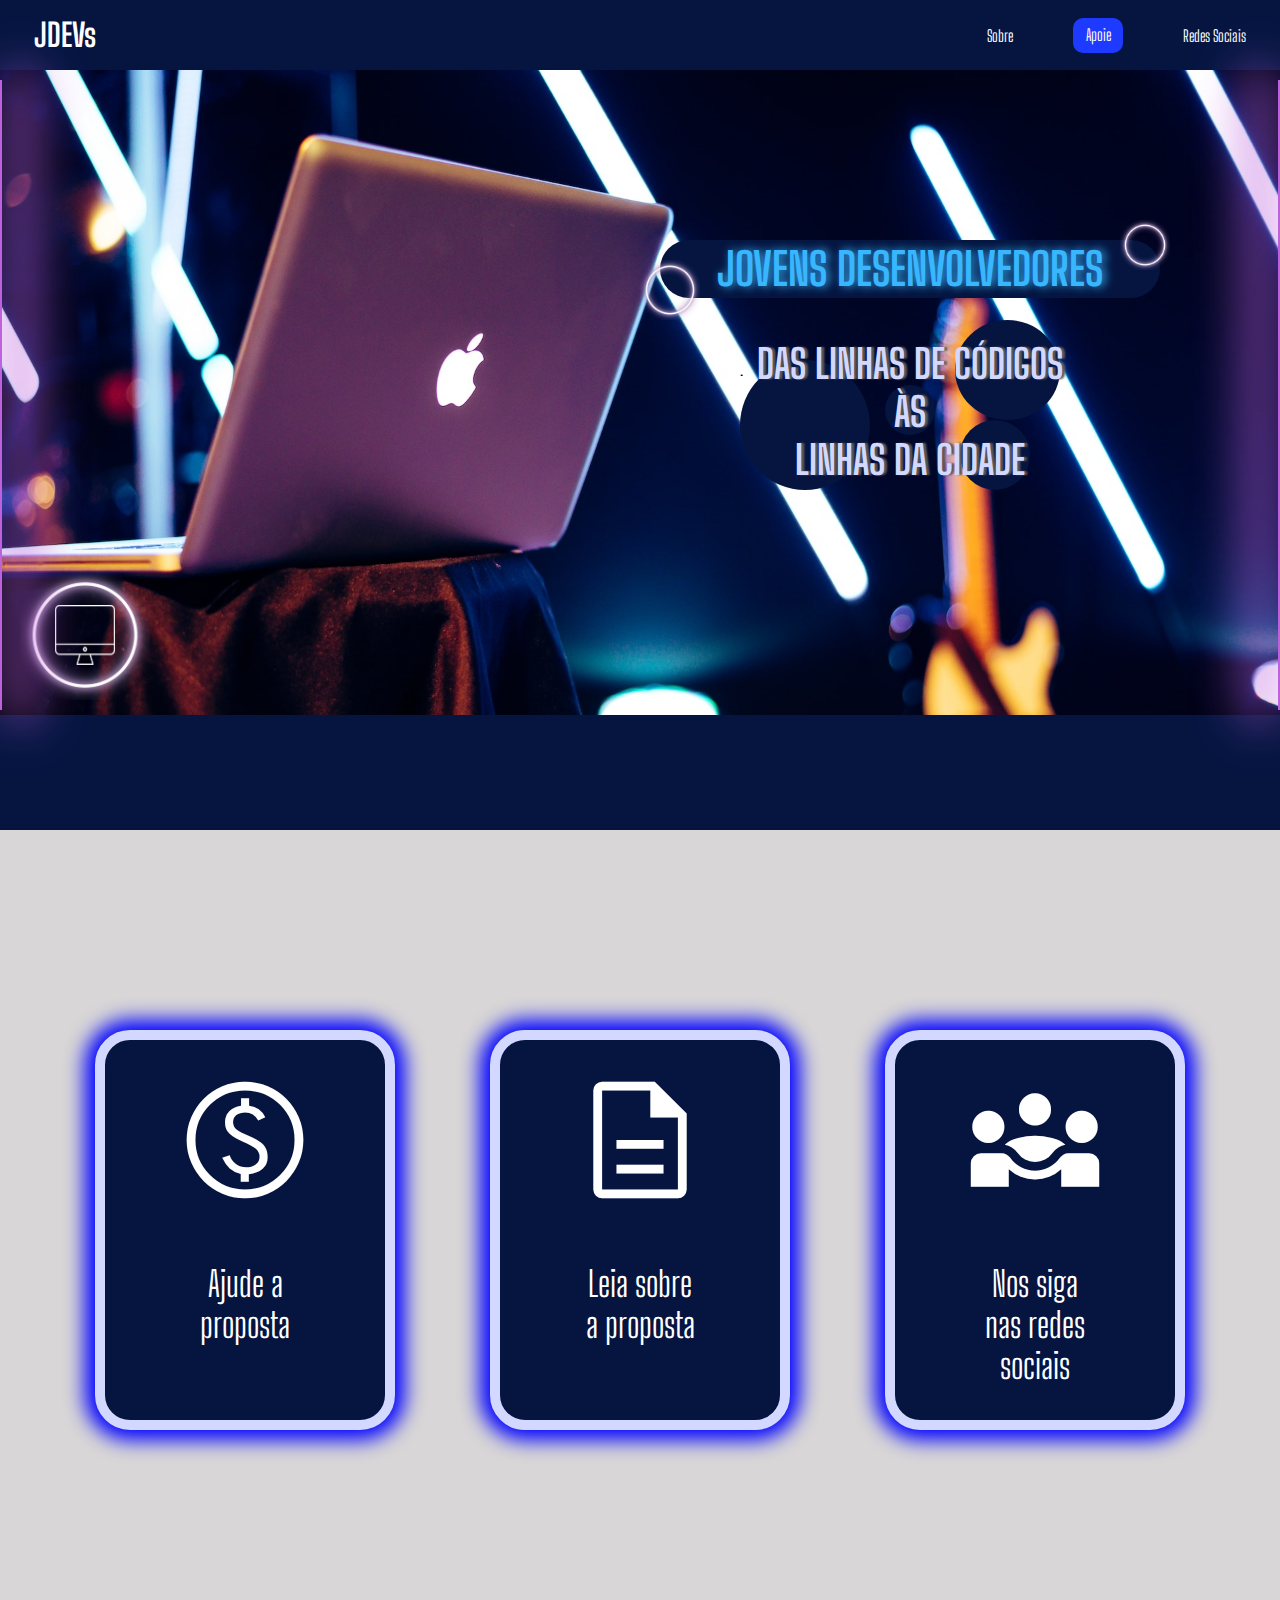
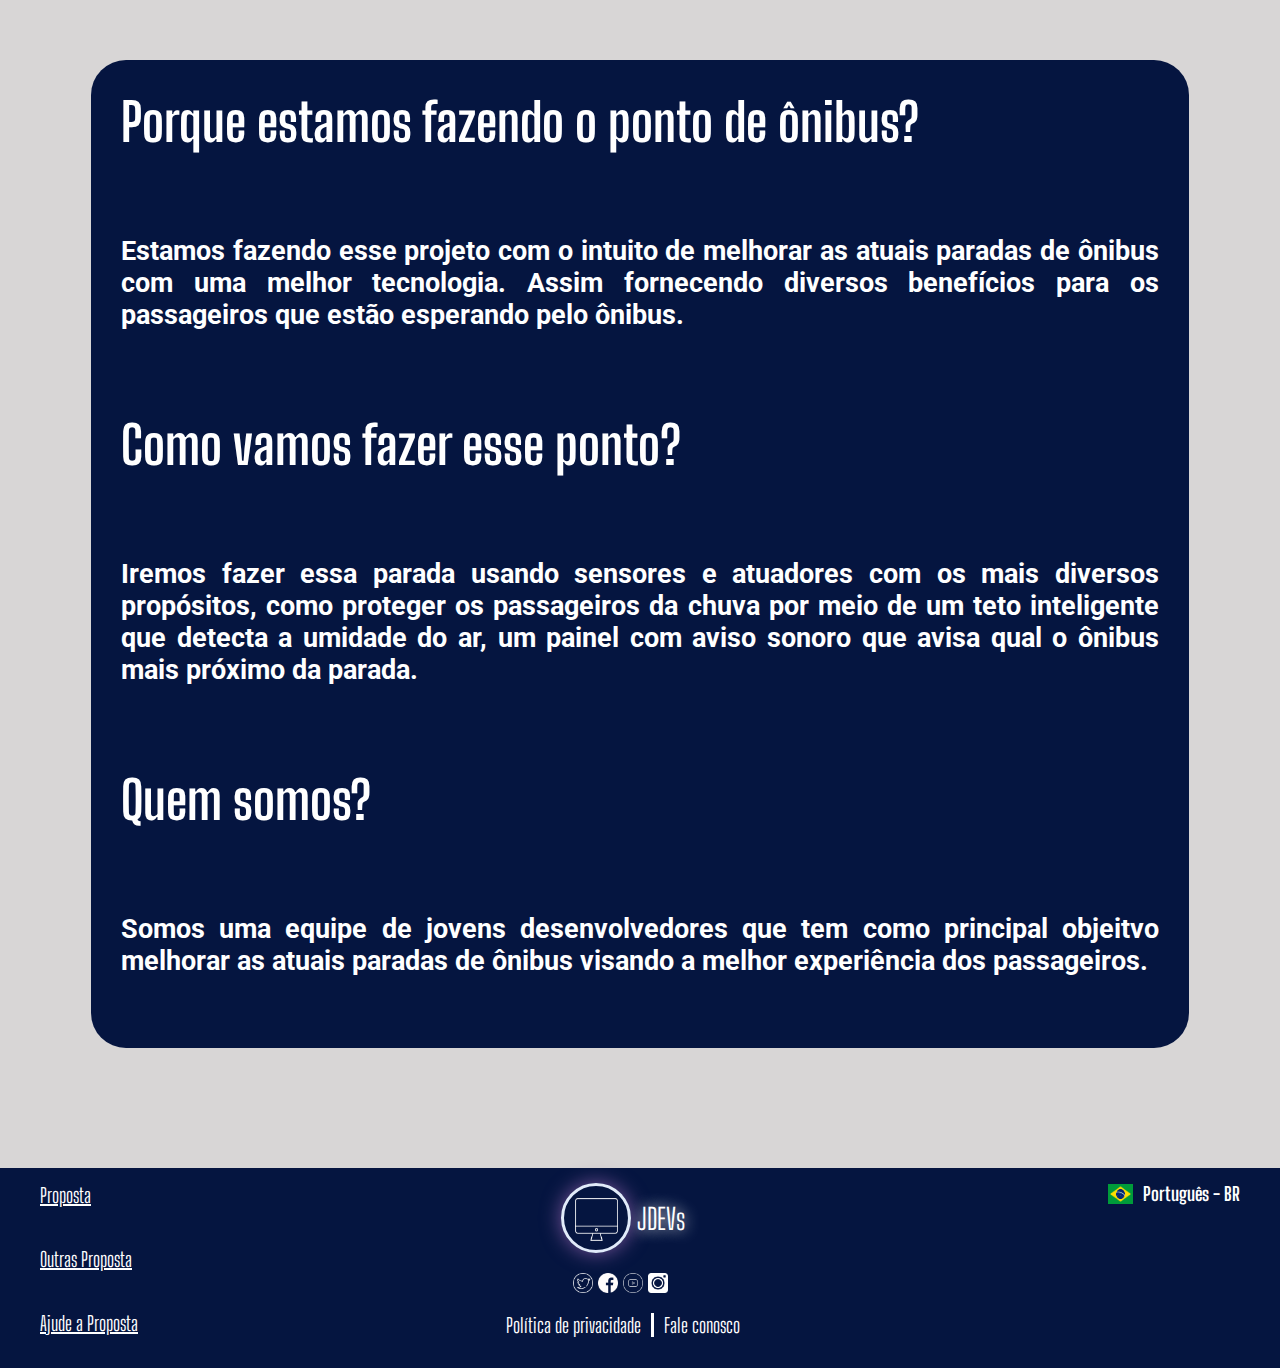
==== index.html @ b82c8301 "home cell" ====
<!DOCTYPE html>
<html lang="pt-BR">

<head>

    <meta charset="UTF-8">
    <meta name="viewport" content="width=device-width, initial-scale=1.0">


    <!-- links -->


    <link rel="shortcut icon" type="image/x-icon" href="img/favicon.ico">
    <link rel="stylesheet" href="styles/style.css">
    <link rel="stylesheet"
        href="https://fonts.googleapis.com/css2?family=Material+Symbols+Outlined:opsz,wght,FILL,GRAD@20..48,100..700,0..1,-50..200" />
    <link rel="preconnect" href="https://fonts.googleapis.com">
    <link rel="preconnect" href="https://fonts.gstatic.com" crossorigin>
    <link href="https://fonts.googleapis.com/css2?family=Roboto:wght@300&display=swap" rel="stylesheet">
    <link rel="preconnect" href="https://fonts.googleapis.com">
    <link rel="preconnect" href="https://fonts.gstatic.com" crossorigin>
    <link href="https://fonts.googleapis.com/css2?family=Oswald:wght@500&family=Roboto:wght@300&display=swap"
        rel="stylesheet">
    <link rel="preconnect" href="https://fonts.googleapis.com">
    <link rel="preconnect" href="https://fonts.gstatic.com" crossorigin>
    <link href="https://fonts.googleapis.com/css2?family=Big+Shoulders+Display:wght@600&display=swap" rel="stylesheet">
    <link rel="stylesheet"
        href="https://fonts.googleapis.com/css2?family=Material+Symbols+Outlined:opsz,wght,FILL,GRAD@20..48,100..700,0..1,-50..200" />
    <link rel="stylesheet"
        href="https://fonts.googleapis.com/css2?family=Material+Symbols+Outlined:opsz,wght,FILL,GRAD@20..48,100..700,0..1,-50..200" />
    <link rel="stylesheet"
        href="https://fonts.googleapis.com/css2?family=Material+Symbols+Outlined:opsz,wght,FILL,GRAD@20..48,100..700,0..1,-50..200" />
    <link href="https://fonts.googleapis.com/icon?family=Material+Icons" rel="stylesheet">
    <link href='https://fonts.googleapis.com/css?family=Roboto' rel='stylesheet'>

    <title>JDEVs</title>
</head>


<!-- cabeçalho -->

<body>
    <header>
        <!-- botão -->
        <nav class="navbar">
            <a href="index.html" class="logo">JDEVs</a>
            <nav id="sandubinha">
            <div id="menu">
                <div id="menu-bar" onclick="menuOnClick()">
                  <div id="bar1" class="bar"></div>
                  <div id="bar2" class="bar"></div>
                  <div id="bar3" class="bar"></div>
                </div>
                <nav class="nav" id="nav">
                  <ul>
                    <li><a href="index.html">Home</a></li>
                    <li><a href="pags/sobre.html">Sobre</a></li>
                    <li id="apoie"><a href="ajude.html">Apoie</a></li>
                    <li><a href="pags/redes.html">Redes Sociais</a></li>
                  </ul>
                </nav> 
              </div>
              
              <div class="menu-bg" id="menu-bg"></div>
            </nav>

              <menu id="lista">
                <!-- lista -->
                <ul class="menu">
                    <li class="nav-item">
                        <a href="pags/sobre.html" class="nav-link">Sobre</a>
                    </li>
                    <li class="nav-item" id="apoie">
                        <a href="pags/ajude.html" class="nav-link">Apoie</a>
                    </li>
                    <li class="nav-item">
                        <a href="pags/redes.html" class="nav-link">Redes Sociais</a>
                    </li>
                </ul>
              </menu>

        </nav>
    </header>

    <!-- conteudo -->
    <main>
        <div class="home">
            <div class="inicio">
                <h2 class="titulo-1">JOVENS DESENVOLVEDORES</h2>
                <h2 class="titulo-2">DAS LINHAS DE CÓDIGOS <br> ÀS <br> LINHAS DA CIDADE</h2>
                <div class="bolinha-1"> .</div>
                <div class="bolinha-2"></div>
                <div class="bolinha-3"></div>
                <div class="bolinha-4"></div>
                <img src="img/circulo.webp" alt="" class="circulo-titulo-1">
                <img src="img/circulo.webp" alt="" class="circulo-titulo-2">
                <img src="img/comp.webp" alt="" class="img-comp">
                <img src="img/circulo.webp" alt="" class="img-circulo">
                <div class="hr"></div>
                <div class="hr" id="dir"></div>
            </div>
        </div>
        <div class="home-cell">
            <div class="fundo-cell">
                <h2 class="titulo1-cell">JOVENS DESENVOLVEDORES</h2>
                <h2 class="titulo2-cell">DAS LINHAS DE CÓDIGOS ÀS <br> LINHAS DA CIDADE</h2>
                <img src="img/comp.webp" alt="" class="img-comp-cell">
                <img src="img/circulo.webp" alt="" class="img-circulo-cell">
            </div>
        </div>
        
        <div class="branco"></div>
        
        <!-- blocos -->
        <div class="blocos">

            <div class="qua">
                <a class="link" href="pags/ajude.html">
                    <span class="material-symbols-outlined">
                        monetization_on
                    </span>
                </a>
                <a class="t" href="pags/ajude.html">Ajude a proposta</a>
            </div>

            <div class="qua">
                <a class="link" href="pags/sobre.html">
                    <span class="material-symbols-outlined">
                        description
                    </span>
                    <a class="t" href="pags/sobre.html">Leia sobre a proposta</a>
            </div>
            </a>

            <div class="qua">
                <a class="link" href="pags/redes.html">
                    <span class="material-symbols-outlined">
                        diversity_3
                    </span>
                </a>
                <a class="t" href="pags/redes.html">Nos siga nas redes sociais</a>
            </div>

        </div>
        <div class="info">
            <div class="text">
                <h2>Porque estamos fazendo o ponto de ônibus?</h2><br><br>
                <h4 class="txt">Estamos fazendo esse projeto com o intuito de melhorar as atuais paradas de ônibus com
                    uma melhor
                    tecnologia. Assim fornecendo diversos benefícios para os passageiros que estão esperando pelo
                    ônibus.</h4><br><br>
                <h2>Como vamos fazer esse ponto?</h2><br><br>
                <h4 class="txt">Iremos fazer essa parada usando sensores e atuadores com os mais diversos propósitos,
                    como proteger
                    os passageiros da chuva por meio de um teto inteligente que detecta a umidade do ar, um painel com
                    aviso sonoro que avisa qual o ônibus mais próximo da parada.</h4><br><br>
                <h2>Quem somos?</h2><br><br>
                <h4 class="txt">Somos uma equipe de jovens desenvolvedores que tem como principal objeitvo melhorar as
                    atuais
                    paradas de ônibus visando a melhor experiência dos passageiros.</h4>
                <br>
            </div>
        </div>

        <!-- acessibilidade -->
        
        <div vw class="enabled">
            <div vw-access-button class="active"></div>
            <div vw-plugin-wrapper>
                <div class="vw-plugin-top-wrapper"></div>
            </div>
        </div>
    
        <script src="https://vlibras.gov.br/app/vlibras-plugin.js"></script>
        <script>
            new window.VLibras.Widget('https://vlibras.gov.br/app');
        </script>

    </main>
    
    <!-- rodape -->
  <footer>
        <div class="roda">
            <div class="roda-1">
            <div class="pag-1"><a href="pags/sobre.html">Proposta</a></div>
                <div class="pag-2"><a href="pags/redes.html">Outras Proposta</a></div>
                <div class="pag-3"><a href="pags/ajude.html">Ajude a Proposta</a></div>
            </div>
            <div class="roda-2">
                <div class="logos">
                    <div class="logos-1">
                        <img src="img/comp.webp" alt="" class="comp">
                    </div>
                    <div class="logos-2">
                        <p>JDEVs</p>
                    </div>
                </div>
                <div class="redes">
                    <img src="./img/twitter (4).png" alt="">
                    <img src="./img/facebook.png" alt="">
                    <img src="./img/youtube (1).png" alt="">
                    <img src="./img/in.png" alt="">
                </div>
                <div class="termos">
                    <div>
                      <p class="Politica-privacidade">Política de privacidade</p>
                    </div>
                    <div>
                       <P> Fale conosco </P>
                    </div>
                </div>
                
            </div>
            <div class="roda-3">
                <div class="idioma">
                    <img src="./img/brasil.png" alt="">
                    <h3>Português - BR</h3>
                </div>
            </div>
        </div>
    </footer>
    <!-- javascript -->
    <script src="scripts/script.js"></script>
</body>

</html>
---- styles/style.css ----
* {
    margin: 0;
    padding: 0;
    box-sizing: border-box;
    font-family: 'Big Shoulders Display';
}

/* cabeçalho */
header {
    background-color: #051540;
    z-index: 10;
}

li {
    list-style: none;
}

header .navbar a {
    color: #fff;
    text-decoration: none;
}

.navbar {
    min-height: 70px;
    display: flex;
    align-items: center;
    justify-content: space-between;
    padding: 0 34px;
}

.logo {
    font-size: 2rem;
    font-weight: bold;
}

.menu {
    display: flex;
    align-items: center;
    gap: 60px;
}

.nav-link {
    transition: 0.5s ease;
}

.nav-link:hover {
    color: #D3D3D3;
    font-size: 20px;
}

/* animacao no apoie */
#apoie {
    background-color: #1F3AFF;
    height: 35px;
    width: 50px;
    padding: 7px;
    border-radius: 10px;
    animation: balanço 2s linear infinite;
    transition: 0.5s ease;
    text-align: center;
}

#apoie:hover {
    height: 40px;
    width: 55px;
    font-size: 20px;
}

#apoie a {
    transition: 0.5s;
}

#apoie:hover a {
    font-size: 20px;
}

@keyframes balanço {

    0%,
    7% {
        transform: rotateZ(0);
    }

    15% {
        transform: rotateZ(-15deg);
    }

    20% {
        transform: rotateZ(10deg);
    }

    25% {
        transform: rotateZ(-10deg);
    }

    30% {
        transform: rotateZ(6deg);
    }

    35% {
        transform: rotateZ(-4deg);
    }

    40%,
    100% {
        transform: rotateZ(0);
    }
}

/* fim da animacao do apoie */

body {
    font-family: 'Roboto', sans-serif;
    background-color: #6C7A86;
}

#menu {
    z-index: 2;
}

#menu-bar {
    width: 45px;
    height: 40px;
    margin: 30px 0 20px 20px;
    cursor: pointer;
    display: none;
}

.bar {
    height: 5px;
    width: 100%;
    background-color: #ffffff;
    display: block;
    border-radius: 5px;
    transition: 0.3s ease;
}

#bar1 {
    transform: translateY(-4px);
}

#bar3 {
    transform: translateY(4px);
}

.nav {
    transition: 0.3s ease;
    display: none;
}

.nav ul {
    padding: 0 22px;
    display: none;
}

.nav li {
    list-style: none;
    padding: 12px 0;
}

.nav li a {
    color: white;
    font-size: 20px;
    text-decoration: none;
}

.nav li a:hover {
    font-weight: bold;
}

.menu-bg,
#menu {
    top: 0;
    left: 0;
    position: absolute;
}

.menu-bg {
    z-index: 1;
    width: 0;
    height: 0;
    margin: 30px 0 20px 20px;
    background: radial-gradient(circle, #051540, #051540);
    border-radius: 50%;
    transition: 0.3s ease;
}

.change {
    display: block;
}

.change .bar {
    background-color: white;
}

.change #bar1 {
    transform: translateY(4px) rotateZ(-45deg);
}

.change #bar2 {
    opacity: 0;
}

.change #bar3 {
    transform: translateY(-6px) rotateZ(45deg);
}

.change-bg {
    width: 520px;
    height: 500px;
    transform: translate(-60%, -30%);
    display: none;
}

.sandubinha {
    display: none;
}

@media only screen and (max-width:768px) {
    .sandubinha {
        display: block;
    }

    #menu-bar {
        display: block;
    }

    .logo {
        display: flex;
        justify-content: center;
        align-items: center;
    }

    .navbar {
        display: flex;
        justify-content: center;
        align-items: center;
    }

    .change-bg {
        display: block;
    }

    .nav ul {
        display: block;
    }
}

#burguer {
    color: white;
    display: none;
    text-align: center;
    padding: 10px;
    z-index: 32;
}

#burguer :hover {
    background-color: white;
    color: black;
}

#sanduiche {
    display: none;
}

.menu-b {
    display: none;
}

/* main conteudo*/
main {
    background-color: #D3D3D3;
}

.home-cell {
    display: none;
}

.home {
    background-color: #051540;
    height: 650px;
}

.inicio {
    height: 645px;
    background-image: url(../img/Fundo\ wallpaper\ pc.jpg);
    background-size: 100%;
    background-repeat: no-repeat;
    position: relative;
}

.hr {
    background-color: #BD61DD;
    border: 1px solid #BD61DD;
    box-shadow: 20px 0 50px 10px #BD61DD;
    height: 630px;
    width: 1px;
    position: absolute;
    top: 10px;
}

#dir {
    position: absolute;
    right: 0;
    box-shadow: -20px 0 50px 10px #BD61DD;
}

.img-circulo {
    width: 130px;
    height: 130px;
    position: absolute;
    top: 500px;
    left: 20px;
}

.img-comp {
    position: absolute;
    width: 60px;
    height: 60px;
    top: 535px;
    left: 55px;
}

.titulo-1 {
    text-align: center;
    font-size: 45px;
    color: #38b6ff;
    background-color: #051540;
    position: absolute;
    right: 120px;
    top: 170px;
    padding: 0px;
    border-radius: 30px;
    width: 500px;
    padding: 2px 0 2px 0;
    text-shadow: #38b6ff 3px 0 10px;
}

.titulo-2 {
    display: block;
    text-align: center;
    font-size: 40px;
    width: 360px;
    position: absolute;
    right: 190px;
    top: 270px;
    color: #d2d8ff;
    z-index: 2;
    text-shadow: #5e5a5a 3px 0 2px;
}

.bolinha-1 {
    background-color: #051540;
    width: 130px;
    height: 130px;
    border-radius: 50%;
    position: absolute;
    right: 410px;
    top: 290px;
    z-index: 1;
}

.bolinha-2 {
    background-color: #051540;
    width: 105px;
    height: 100px;
    border-radius: 50%;
    position: absolute;
    right: 220px;
    top: 250px;
    z-index: 1;
}

.bolinha-3 {
    background-color: #051540;
    width: 70px;
    height: 70px;
    border-radius: 50%;
    position: absolute;
    right: 250px;
    top: 350px;
    z-index: 1;
}

.bolinha-4 {
    background-color: #051540;
    width: 50px;
    height: 50px;
    border-radius: 50%;
    position: absolute;
    right: 345px;
    top: 315px;
    z-index: 1;
}

.circulo-titulo-1 {
    position: absolute;
    right: 580px;
    top: 190px;
    width: 60px;
    height: 60px;
    z-index: 4;
}

.circulo-titulo-2 {
    z-index: 2;
    position: absolute;
    right: 110px;
    top: 150px;
    width: 50px;
    height: 50px;
}

.branco {
    background-color: #051540;
    height: 110px;
}

.icon {
    content: "f186";
    font-family: fontAwesome;
    z-index: 3;
}

.blocos {
    display: flex;
    justify-content: space-evenly;
    background-color: #d8d6d6;
    padding-top: 200px;
    padding-bottom: 200px;
    height: 800px;
}

.qua {
    background-color: #051540;
    width: 300px;
    height: 400px;
    border: solid #d2d8ff 10px;
    border-radius: 35px;
    display: flex;
    flex-direction: column;
    align-items: center;
    padding: 30px;
    box-shadow: 0px 0px 20px 10px blue;
}

.t {
    color: #fff;
    font-size: 35px;
    text-decoration: none;
    display: flex;
    text-align: center;
    padding: 50px;
}

main .material-symbols-outlined {
    color: #fff;
    font-size: 140px;
}

.info {
    background-color: #d8d6d6;
    display: flex;
    justify-content: space-evenly;
    padding: 30px;
    padding-bottom: 120px;
}

.text {
    background-color: #051540;
    color: #fff;
    padding: 30px;
    width: 90%;
    border-radius: 35px;
    font-size: 35px;
}

.txt {
    font-size: 27px;
}

main div h4 {
    font-size: 35px;
    font-family: Roboto;
    text-align: justify;
}


/*rodape*/
footer {
    background-color: #051540;
    color: #fff;
    height: 200px;
    padding: 15px 40px 20px 40px;
}

.roda {
    display: flex;
    justify-content: space-between;
}

.roda-1 {
    display: flex;
    flex-direction: column;
    gap: 40px;
}

.roda-1 a {
    color: #fff;
    font-size: 20px;
}

.roda-2 {
    display: flex;
    flex-direction: column;
    gap: 20px;
}

.logos {
    display: flex;
    justify-content: center;
    align-items: center;
    gap: 6px;
}

.logos-1 {
    display: flex;
    align-items: center;
    justify-content: center;
    width: 70px;
    height: 70px;
    border: 3px solid #E1EBFA;
    border-radius: 50px;
    box-shadow: 0px 0px 20px #785499;
}

.logos-2 {
    font-size: 29px;
    text-shadow: 0px 0px 15px #fff;
}

.redes {
    display: flex;
    justify-content: center;
    align-items: center;
}

.redes img {
    width: 20px;
    height: 20px;
    margin-right: 5px;
}

.comp {
    margin-top: 3px;
    width: 43px;
    height: 43px;
}

.termos {
    display: flex;
    gap: 10px;
    font-size: 20px;
}

.Politica-privacidade {
    border-right: 3px solid #fff;
    padding-right: 10px;
}

.idioma {
    display: flex;
    gap: 10px;
    align-items: center;
    text-align: center;
}

.idioma img {
    width: 25px;
    height: 20px;
}

.espaco {
    height: 300px;
}

/*fim do rodape*/
@media(max-width:800px) {
    .blocos {
        display: block;
        background-color: #d8d6d6;
        height: 1700px;
    }

    .qua {
        background-color: #051540;
        margin-bottom: 60px;
        width: 300px;
        height: 400px;
        border: solid #d2d8ff 10px;
        border-radius: 35px;
        display: flex;
        flex-direction: column;
        margin-left: auto;
        margin-right: auto;
        align-items: center;
        box-shadow: 0px 0px 20px 10px blue;
    }
}

@media(max-width:768px) {
    footer {
        height: 300px;
        padding: 30px 20px 10px 20px;
    }

    .roda {
        display: flex;
        flex-direction: column-reverse;
        gap: 25px;

    }

    .roda .roda-1 {
        display: flex;
        flex-direction: row;
        justify-content: center;
        align-items: end;

    }

    .roda-1 a {
        font-size: 18px;
    }

    .logos {
        justify-content: flex-start;
        margin-top: -15%;
    }

    .termos {
        justify-content: center;
        font-size: 20px;
    }

    .redes {
        justify-content: flex-start;
        gap: 15px;
    }

    .roda-3 {
        display: flex;
        justify-content: end;
        font-size: 15px;
    }


    .redes img {
        width: 25px;
        height: 25px;
        margin-right: 5px;
    }

    .fundo {
        background-size: cover;
        width: 400px;
        height: 380px;
    }

    .home {
        height: 400px;
        overflow: hidden;
        position: relative;
    }

    .hr {
        height: 630px;
        position: absolute;
        left: 0;
    }

    #dir {
        position: absolute;
        left: 100%;
    }

    .inicio {
        height: 400px;
        display: flex;
        flex-direction: column;
        justify-content: center;
        align-items: center;
        position: relative;
    }

    .bolinha-1 {
        top: auto;
        right: auto;
    }

    .bolinha-2 {
        top: auto;
    }

    .bolinha-3 {
        top: auto;
    }

    .bolinha-4 {
        top: auto;
    }

    .img-circulo {
        position: absolute;
        width: 50px;
        height: 50px;
        top: auto;

    }

    .img-comp {
        background-color: red;
        width: 50px;
        height: 50px;
        top: auto;
        right: 0;

    }

    .txt {
        font-size: 22px;

    }

}

@media only screen and (max-width:768px) {
    header {
        position: sticky;
        top: 0;
        left: 0;
        width: 100%;
    }

    .menu-bar {
        display: block;
    }

    .menu-bar img {
        width: 60px;
        height: 60px;
    }

    #lista {
        display: none;
        text-align: left;
    }

    #sanduiche {
        display: none;
    }

    .menu-b {
        display: flex;
        flex-direction: column;
        justify-content: center;
        align-items: center;
        background-color: #051540;
        transition: width 1.5rem;
        position: fixed;
        gap: 100px;
        top: 0px;
        left: 0;
        z-index: 30;
        width: 35%;
        height: 100%;
        border-radius: 0 10px 10px 0;
    }

    .menu-bar .menu-container {
        display: flex;
        flex-direction: column;
        align-items: center;
        justify-content: space-evenly;
        overflow: hidden;
        width: 0;
        transition: width 0.5s;
        position: fixed;
        height: 100%;
    }

    .menu-bar:hover .menu-container {
        position: fixed;
        top: 0;
        right: 0;
        width: 70%;
        background: black;
    }

    #burguer {
        color: white;
        display: block;
        text-align: center;
        padding: 10px;
        cursor: pointer;
    }

    #burguer :hover {
        background-color: white;
        color: black;
    }

    #apoie {
        height: 40px;
        width: 55px;
        text-align: center;
        align-items: center;
    }

    footer {
        height: 350px;
        padding: 25px 20px 10px 20px;
    }

    .home {
        display: none;
    }

    .home-cell {
        width: 100%;
        height: auto;
        display: block;
    }

    .fundo-cell {
        background-image: url("../img/download-_1_.jpg");
        background-size: 100%;
        min-height: auto;
        background-repeat: no-repeat;
    }

    .titulo1-cell {
        text-align: center;
        font-size: 45px;
        color: #38b6ff;
        background-color: transparent;
        position: absolute;
        right: 120px;
        top: 170px;
        padding: 0px;
        border-radius: 30px;
        width: 500px;
        padding: 2px 0 2px 0;
        text-shadow: #38b6ff 3px 0 10px;
    }

    .titulo2-cell {
        text-align: center;
        font-size: 40px;
        width: 360px;
        position: absolute;
        right: 190px;
        top: 270px;
        color: #d2d8ff;
        z-index: 2;
        text-shadow: #5e5a5a 3px 0 2px;
    }

    .img-comp-cell {
        width: 60px;
        height: 60px;
    }

    .img-circulo-cell {
        width: 130px;
        height: 130px;
    }

    @media(max-width:768px) and (min-width:500px) {
        .logos {
            margin-top: -9%;
        }
    }
}
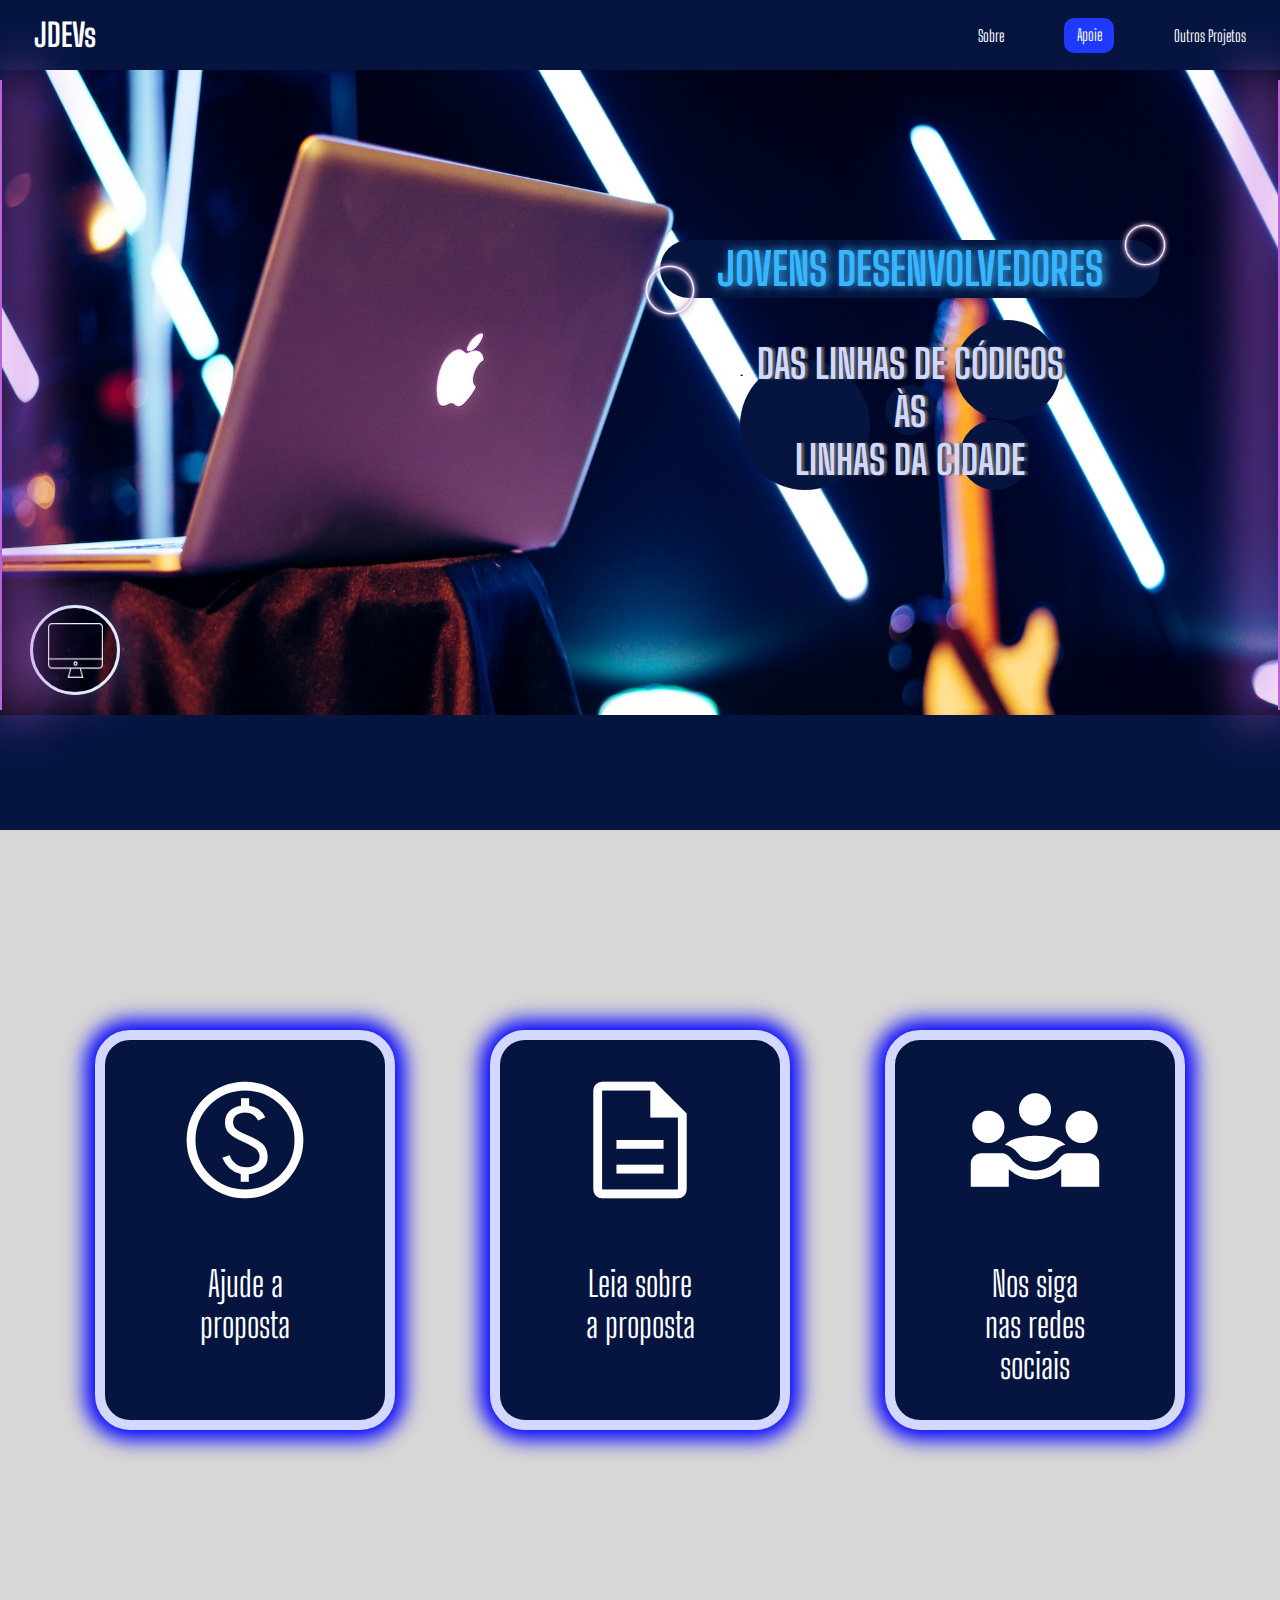
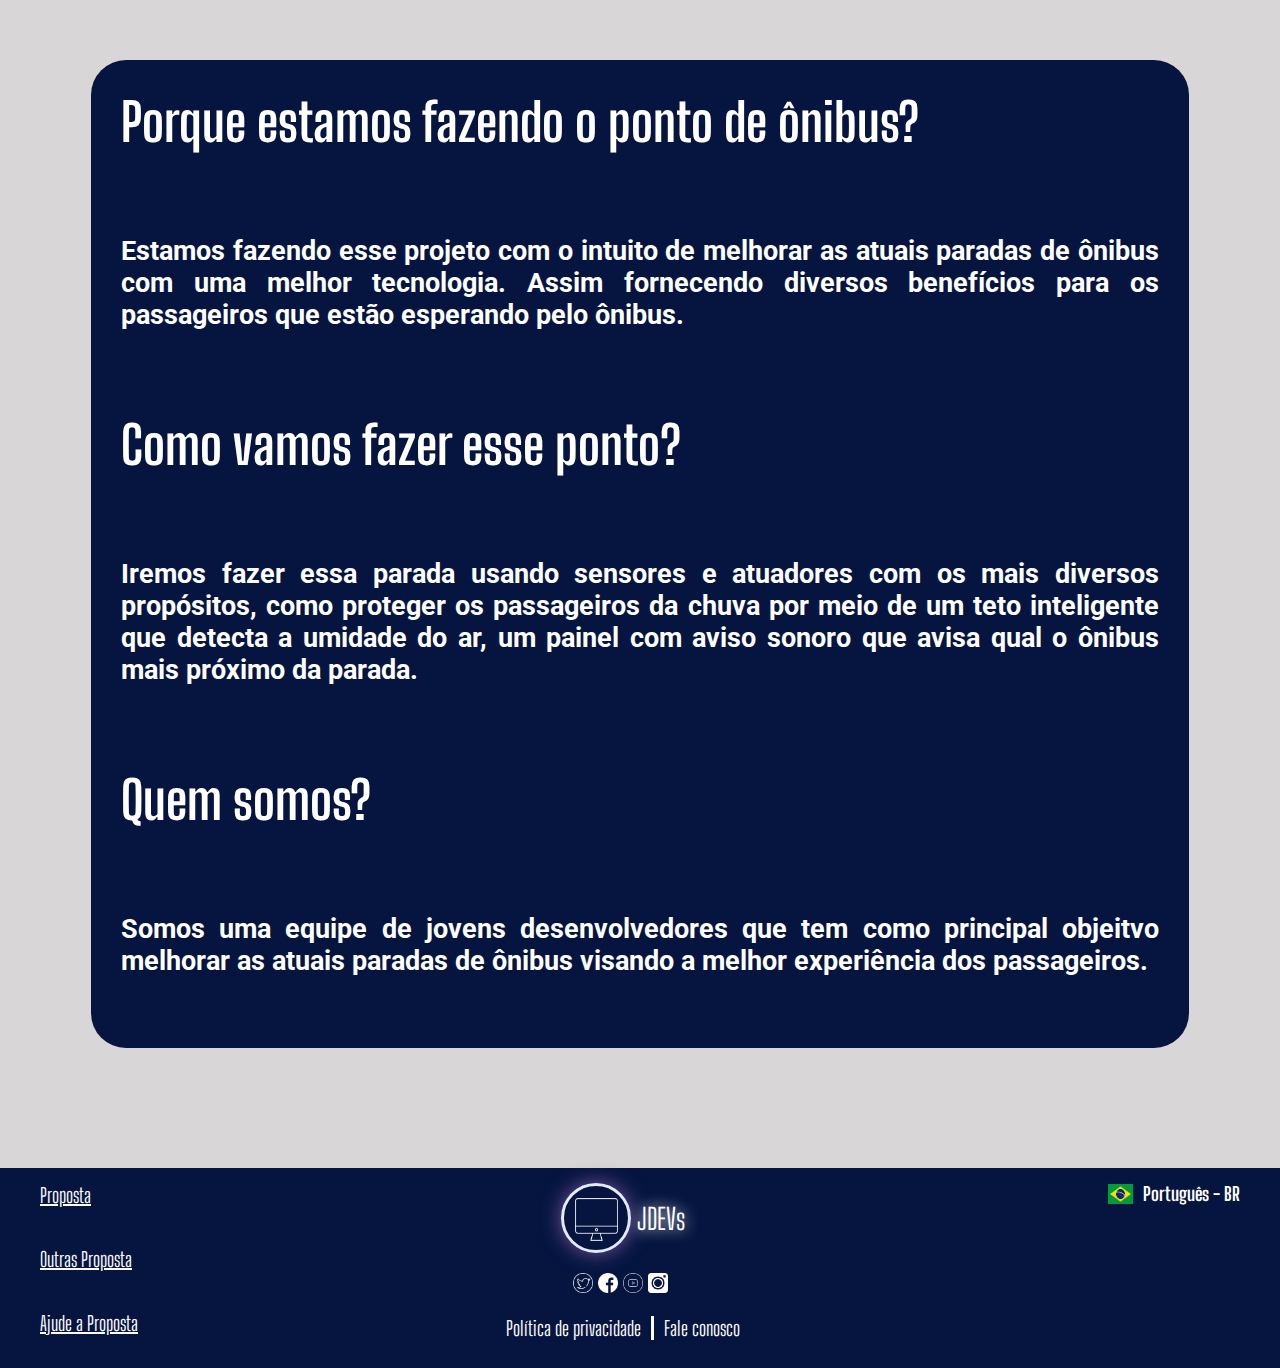
==== commit 4a3c98d2: "correção de bugs" ====
--- a/index.html
+++ b/index.html
@@ -56,7 +56,7 @@
                     <li><a href="index.html">Home</a></li>
                     <li><a href="pags/sobre.html">Sobre</a></li>
                     <li id="apoie"><a href="ajude.html">Apoie</a></li>
-                    <li><a href="pags/redes.html">Redes Sociais</a></li>
+                    <li><a href="pags/redes.html">Outros Projetos</a></li>
                   </ul>
                 </nav> 
               </div>
@@ -74,7 +74,7 @@
                         <a href="pags/ajude.html" class="nav-link">Apoie</a>
                     </li>
                     <li class="nav-item">
-                        <a href="pags/redes.html" class="nav-link">Redes Sociais</a>
+                        <a href="pags/redes.html" class="nav-link">Outros Projetos</a>
                     </li>
                 </ul>
               </menu>
@@ -94,8 +94,9 @@
                 <div class="bolinha-4"></div>
                 <img src="img/circulo.webp" alt="" class="circulo-titulo-1">
                 <img src="img/circulo.webp" alt="" class="circulo-titulo-2">
+                <div class="comp-home">
                 <img src="img/comp.webp" alt="" class="img-comp">
-                <img src="img/circulo.webp" alt="" class="img-circulo">
+                </div>
                 <div class="hr"></div>
                 <div class="hr" id="dir"></div>
             </div>
@@ -103,7 +104,7 @@
         <div class="home-cell">
             <div class="fundo-cell">
                 <h2 class="titulo1-cell">JOVENS DESENVOLVEDORES</h2>
-                <h2 class="titulo2-cell">DAS LINHAS DE CÓDIGOS ÀS <br> LINHAS DA CIDADE</h2>
+                <h2 class="titulo2-cell">DAS LINHAS DE CÓDIGOS <br> ÀS <br> LINHAS DA CIDADE</h2>
                 <img src="img/comp.webp" alt="" class="img-comp-cell">
                 <img src="img/circulo.webp" alt="" class="img-circulo-cell">
             </div>
@@ -196,10 +197,10 @@
                     </div>
                 </div>
                 <div class="redes">
-                    <img src="./img/twitter (4).png" alt="">
-                    <img src="./img/facebook.png" alt="">
-                    <img src="./img/youtube (1).png" alt="">
-                    <img src="./img/in.png" alt="">
+                    <a href="https://twitter.com/JDEVs_ofc"><img src="./img/twitter (4).png" alt=""></a>
+                    <a href="#"><img src="./img/facebook.png" alt=""></a>
+                    <a href="https://www.youtube.com/channel/UCRiXmuf1jskUhrJCvGpDnfA"><img src="./img/youtube (1).png" alt=""></a>
+                    <a href="https://www.instagram.com/jdevs_ofc/"><img src="./img/in.png" alt=""></a>
                 </div>
                 <div class="termos">
                     <div>
--- a/styles/style.css
+++ b/styles/style.css
@@ -305,20 +305,24 @@
     box-shadow: -20px 0 50px 10px #BD61DD;
 }
 
-.img-circulo {
-    width: 130px;
-    height: 130px;
-    position: absolute;
-    top: 500px;
-    left: 20px;
+.comp-home{
+    width: 90px;
+    height: 90px;
+    border: 3px solid #E1EBFA;
+    border-radius: 50%;
+    box-shadow: 0px 0px 50px #613f81;
+    display: flex;
+    justify-content: center;
+    align-items: center;
+    position: absolute;
+    left: 30px;
+    bottom: 20px;
+
 }
 
 .img-comp {
-    position: absolute;
-    width: 60px;
-    height: 60px;
-    top: 535px;
-    left: 55px;
+    width: 55px;
+    height: 55px;
 }
 
 .titulo-1 {
@@ -829,13 +833,12 @@
     .home-cell {
         width: 100%;
         height: auto;
-        display: block;
     }
 
     .fundo-cell {
         background-image: url("../img/download-_1_.jpg");
         background-size: 100%;
-        min-height: auto;
+        min-height: 1300px;
         background-repeat: no-repeat;
     }
 
@@ -854,18 +857,6 @@
         text-shadow: #38b6ff 3px 0 10px;
     }
 
-    .titulo2-cell {
-        text-align: center;
-        font-size: 40px;
-        width: 360px;
-        position: absolute;
-        right: 190px;
-        top: 270px;
-        color: #d2d8ff;
-        z-index: 2;
-        text-shadow: #5e5a5a 3px 0 2px;
-    }
-
     .img-comp-cell {
         width: 60px;
         height: 60px;
@@ -874,11 +865,34 @@
     .img-circulo-cell {
         width: 130px;
         height: 130px;
-    }
-
-    @media(max-width:768px) and (min-width:500px) {
-        .logos {
-            margin-top: -9%;
-        }
-    }
+}
+}
+@media(max-width:768px) and (min-width:500px){
+    .logos{
+        margin-top: -9%;
+    }
+
+}
+@media(max-width:1006px) and (min-width:801px){
+  .t{
+    font-size: 25px;
+  }
+   .blocos{
+    display: flex;
+    flex-direction: column;
+    justify-content: center;
+    align-items: center;
+    gap: 50px;
+    padding-top: 70px;
+    padding-bottom: 50px;
+    height: auto;
+  }
+  }
+@media(max-width:970px) and (min-width:768px){
+ .home{
+    height: auto;
+ }
+ .inicio{
+    height: 500px;
+ }
 }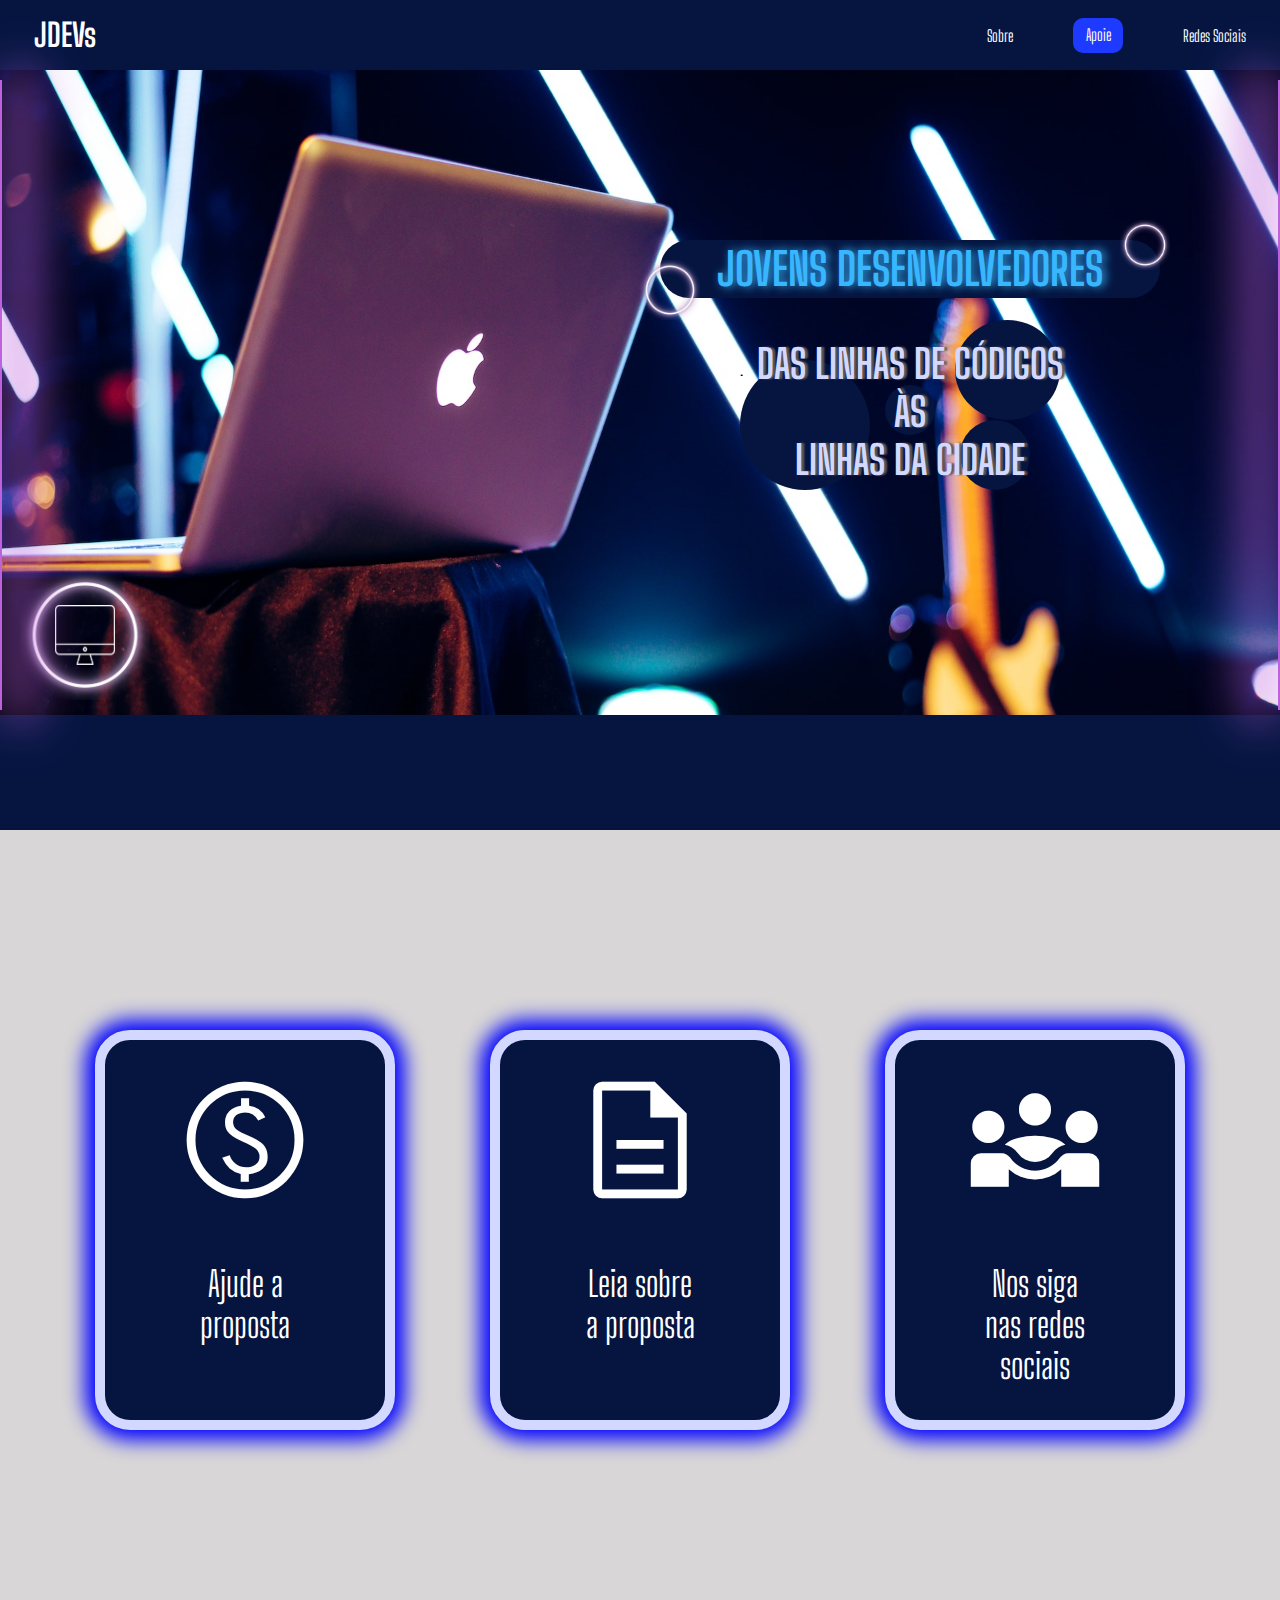
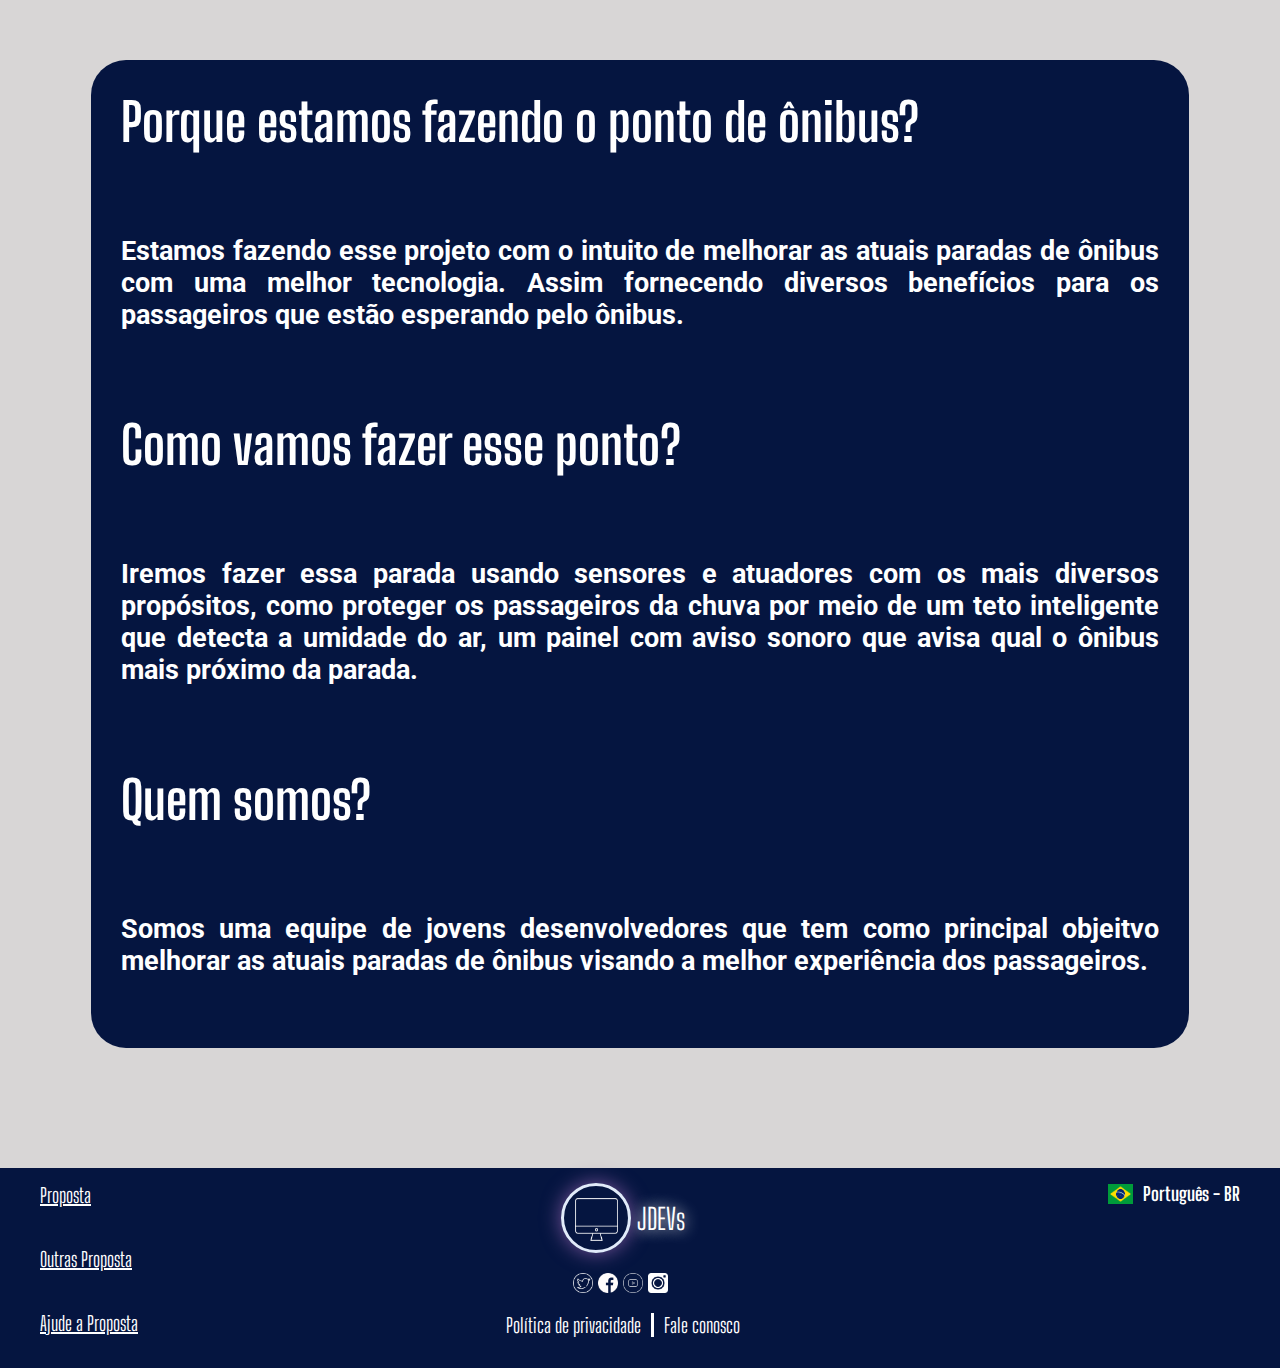
==== commit 0c9a4af5: "home celular" ====
--- a/index.html
+++ b/index.html
@@ -45,26 +45,26 @@
         <nav class="navbar">
             <a href="index.html" class="logo">JDEVs</a>
             <nav id="sandubinha">
-            <div id="menu">
-                <div id="menu-bar" onclick="menuOnClick()">
-                  <div id="bar1" class="bar"></div>
-                  <div id="bar2" class="bar"></div>
-                  <div id="bar3" class="bar"></div>
-                </div>
-                <nav class="nav" id="nav">
-                  <ul>
-                    <li><a href="index.html">Home</a></li>
-                    <li><a href="pags/sobre.html">Sobre</a></li>
-                    <li id="apoie"><a href="ajude.html">Apoie</a></li>
-                    <li><a href="pags/redes.html">Outros Projetos</a></li>
-                  </ul>
-                </nav> 
-              </div>
-              
-              <div class="menu-bg" id="menu-bg"></div>
+                <div id="menu">
+                    <div id="menu-bar" onclick="menuOnClick()">
+                        <div id="bar1" class="bar"></div>
+                        <div id="bar2" class="bar"></div>
+                        <div id="bar3" class="bar"></div>
+                    </div>
+                    <nav class="nav" id="nav">
+                        <ul>
+                            <li><a href="index.html">Home</a></li>
+                            <li><a href="pags/sobre.html">Sobre</a></li>
+                            <li id="apoie"><a href="ajude.html">Apoie</a></li>
+                            <li><a href="pags/redes.html">Redes Sociais</a></li>
+                        </ul>
+                    </nav>
+                </div>
+
+                <div class="menu-bg" id="menu-bg"></div>
             </nav>
 
-              <menu id="lista">
+            <menu id="lista">
                 <!-- lista -->
                 <ul class="menu">
                     <li class="nav-item">
@@ -74,10 +74,10 @@
                         <a href="pags/ajude.html" class="nav-link">Apoie</a>
                     </li>
                     <li class="nav-item">
-                        <a href="pags/redes.html" class="nav-link">Outros Projetos</a>
+                        <a href="pags/redes.html" class="nav-link">Redes Sociais</a>
                     </li>
                 </ul>
-              </menu>
+            </menu>
 
         </nav>
     </header>
@@ -94,9 +94,8 @@
                 <div class="bolinha-4"></div>
                 <img src="img/circulo.webp" alt="" class="circulo-titulo-1">
                 <img src="img/circulo.webp" alt="" class="circulo-titulo-2">
-                <div class="comp-home">
                 <img src="img/comp.webp" alt="" class="img-comp">
-                </div>
+                <img src="img/circulo.webp" alt="" class="img-circulo">
                 <div class="hr"></div>
                 <div class="hr" id="dir"></div>
             </div>
@@ -104,14 +103,15 @@
         <div class="home-cell">
             <div class="fundo-cell">
                 <h2 class="titulo1-cell">JOVENS DESENVOLVEDORES</h2>
-                <h2 class="titulo2-cell">DAS LINHAS DE CÓDIGOS <br> ÀS <br> LINHAS DA CIDADE</h2>
-                <img src="img/comp.webp" alt="" class="img-comp-cell">
-                <img src="img/circulo.webp" alt="" class="img-circulo-cell">
-            </div>
-        </div>
-        
+                <h2 class="titulo2-cell">DAS LINHAS DE CÓDIGOS ÀS <br> LINHAS DA CIDADE</h2>
+                <div class="circle">
+                    <img src="img/comp.webp" alt="" class="img-comp-cell">
+                </div>
+            </div>
+        </div>
+
         <div class="branco"></div>
-        
+
         <!-- blocos -->
         <div class="blocos">
 
@@ -164,26 +164,26 @@
         </div>
 
         <!-- acessibilidade -->
-        
+
         <div vw class="enabled">
             <div vw-access-button class="active"></div>
             <div vw-plugin-wrapper>
                 <div class="vw-plugin-top-wrapper"></div>
             </div>
         </div>
-    
+
         <script src="https://vlibras.gov.br/app/vlibras-plugin.js"></script>
         <script>
             new window.VLibras.Widget('https://vlibras.gov.br/app');
         </script>
 
     </main>
-    
+
     <!-- rodape -->
-  <footer>
+    <footer>
         <div class="roda">
             <div class="roda-1">
-            <div class="pag-1"><a href="pags/sobre.html">Proposta</a></div>
+                <div class="pag-1"><a href="pags/sobre.html">Proposta</a></div>
                 <div class="pag-2"><a href="pags/redes.html">Outras Proposta</a></div>
                 <div class="pag-3"><a href="pags/ajude.html">Ajude a Proposta</a></div>
             </div>
@@ -197,20 +197,20 @@
                     </div>
                 </div>
                 <div class="redes">
-                    <a href="https://twitter.com/JDEVs_ofc"><img src="./img/twitter (4).png" alt=""></a>
-                    <a href="#"><img src="./img/facebook.png" alt=""></a>
-                    <a href="https://www.youtube.com/channel/UCRiXmuf1jskUhrJCvGpDnfA"><img src="./img/youtube (1).png" alt=""></a>
-                    <a href="https://www.instagram.com/jdevs_ofc/"><img src="./img/in.png" alt=""></a>
+                    <img src="./img/twitter (4).png" alt="">
+                    <img src="./img/facebook.png" alt="">
+                    <img src="./img/youtube (1).png" alt="">
+                    <img src="./img/in.png" alt="">
                 </div>
                 <div class="termos">
                     <div>
-                      <p class="Politica-privacidade">Política de privacidade</p>
+                        <p class="Politica-privacidade">Política de privacidade</p>
                     </div>
                     <div>
-                       <P> Fale conosco </P>
-                    </div>
-                </div>
-                
+                        <P> Fale conosco </P>
+                    </div>
+                </div>
+
             </div>
             <div class="roda-3">
                 <div class="idioma">
@@ -224,4 +224,4 @@
     <script src="scripts/script.js"></script>
 </body>
 
-</html>
+</html>--- a/styles/style.css
+++ b/styles/style.css
@@ -305,24 +305,20 @@
     box-shadow: -20px 0 50px 10px #BD61DD;
 }
 
-.comp-home{
-    width: 90px;
-    height: 90px;
-    border: 3px solid #E1EBFA;
-    border-radius: 50%;
-    box-shadow: 0px 0px 50px #613f81;
-    display: flex;
-    justify-content: center;
-    align-items: center;
-    position: absolute;
-    left: 30px;
-    bottom: 20px;
-
+.img-circulo {
+    width: 130px;
+    height: 130px;
+    position: absolute;
+    top: 500px;
+    left: 20px;
 }
 
 .img-comp {
-    width: 55px;
-    height: 55px;
+    position: absolute;
+    width: 60px;
+    height: 60px;
+    top: 535px;
+    left: 55px;
 }
 
 .titulo-1 {
@@ -833,13 +829,20 @@
     .home-cell {
         width: 100%;
         height: auto;
+        display: block;
     }
 
     .fundo-cell {
         background-image: url("../img/download-_1_.jpg");
         background-size: 100%;
-        min-height: 1300px;
+        min-height: 600px;
         background-repeat: no-repeat;
+        align-items: center;
+        display: flex;
+        flex-direction: column;
+        justify-content: center;
+        gap: 10px;
+        position: relative;
     }
 
     .titulo1-cell {
@@ -848,51 +851,88 @@
         color: #38b6ff;
         background-color: transparent;
         position: absolute;
-        right: 120px;
-        top: 170px;
         padding: 0px;
         border-radius: 30px;
-        width: 500px;
+        width: auto;
         padding: 2px 0 2px 0;
         text-shadow: #38b6ff 3px 0 10px;
     }
 
+    .titulo2-cell {
+        text-align: center;
+        font-size: 40px;
+        width: auto;
+        position: absolute;
+        color: #d2d8ff;
+        z-index: 2;
+        text-shadow: #5e5a5a 3px 0 2px;
+    }
+
     .img-comp-cell {
-        width: 60px;
-        height: 60px;
-    }
-
-    .img-circulo-cell {
-        width: 130px;
-        height: 130px;
-}
-}
-@media(max-width:768px) and (min-width:500px){
-    .logos{
-        margin-top: -9%;
-    }
-
-}
-@media(max-width:1006px) and (min-width:801px){
-  .t{
-    font-size: 25px;
-  }
-   .blocos{
-    display: flex;
-    flex-direction: column;
-    justify-content: center;
-    align-items: center;
-    gap: 50px;
-    padding-top: 70px;
-    padding-bottom: 50px;
-    height: auto;
-  }
-  }
-@media(max-width:970px) and (min-width:768px){
- .home{
-    height: auto;
- }
- .inicio{
-    height: 500px;
- }
+        width: 25px;
+        height: 25px;
+    }
+
+    .circle {
+        width: 50px;
+        height: 50px;
+        display: flex;
+        align-items: center;
+        justify-content: center;
+        border: 3px solid #E1EBFA;
+        border-radius: 50%;
+        box-shadow: 0 0 20px #785499;
+        position: absolute;
+        bottom: 0;
+        margin-bottom: 20px;
+    }
+
+    @media (min-width:320px) {
+        .titulo1-cell {
+            font-size: 35px;
+            position: absolute;
+            top: 100px;
+        }
+
+        .titulo2-cell {
+            font-size: 30px;
+            position: absolute;
+            top: 160px;
+        }
+        .fundo-cell{
+            height: 700px;
+        }
+    }
+
+    @media (min-width:412px) {
+        .titulo1-cell {
+            font-size: 45px;
+            position: absolute;
+            top: 100px;
+            width: auto;
+        }
+
+        .titulo2-cell {
+            font-size: 35px;
+            position: absolute;
+            top: 180px;
+        }
+        .fundo-cell{
+            min-height: 800px;
+        }
+        .circle{
+            width: 70px;
+            height: 70px;
+        }
+        .img-comp-cell{
+            width: 35px;
+            height: 35px;
+        }
+    }
+
+    @media(max-width:768px) and (min-width:500px) {
+        .logos {
+            margin-top: -9%;
+        }
+    }
 }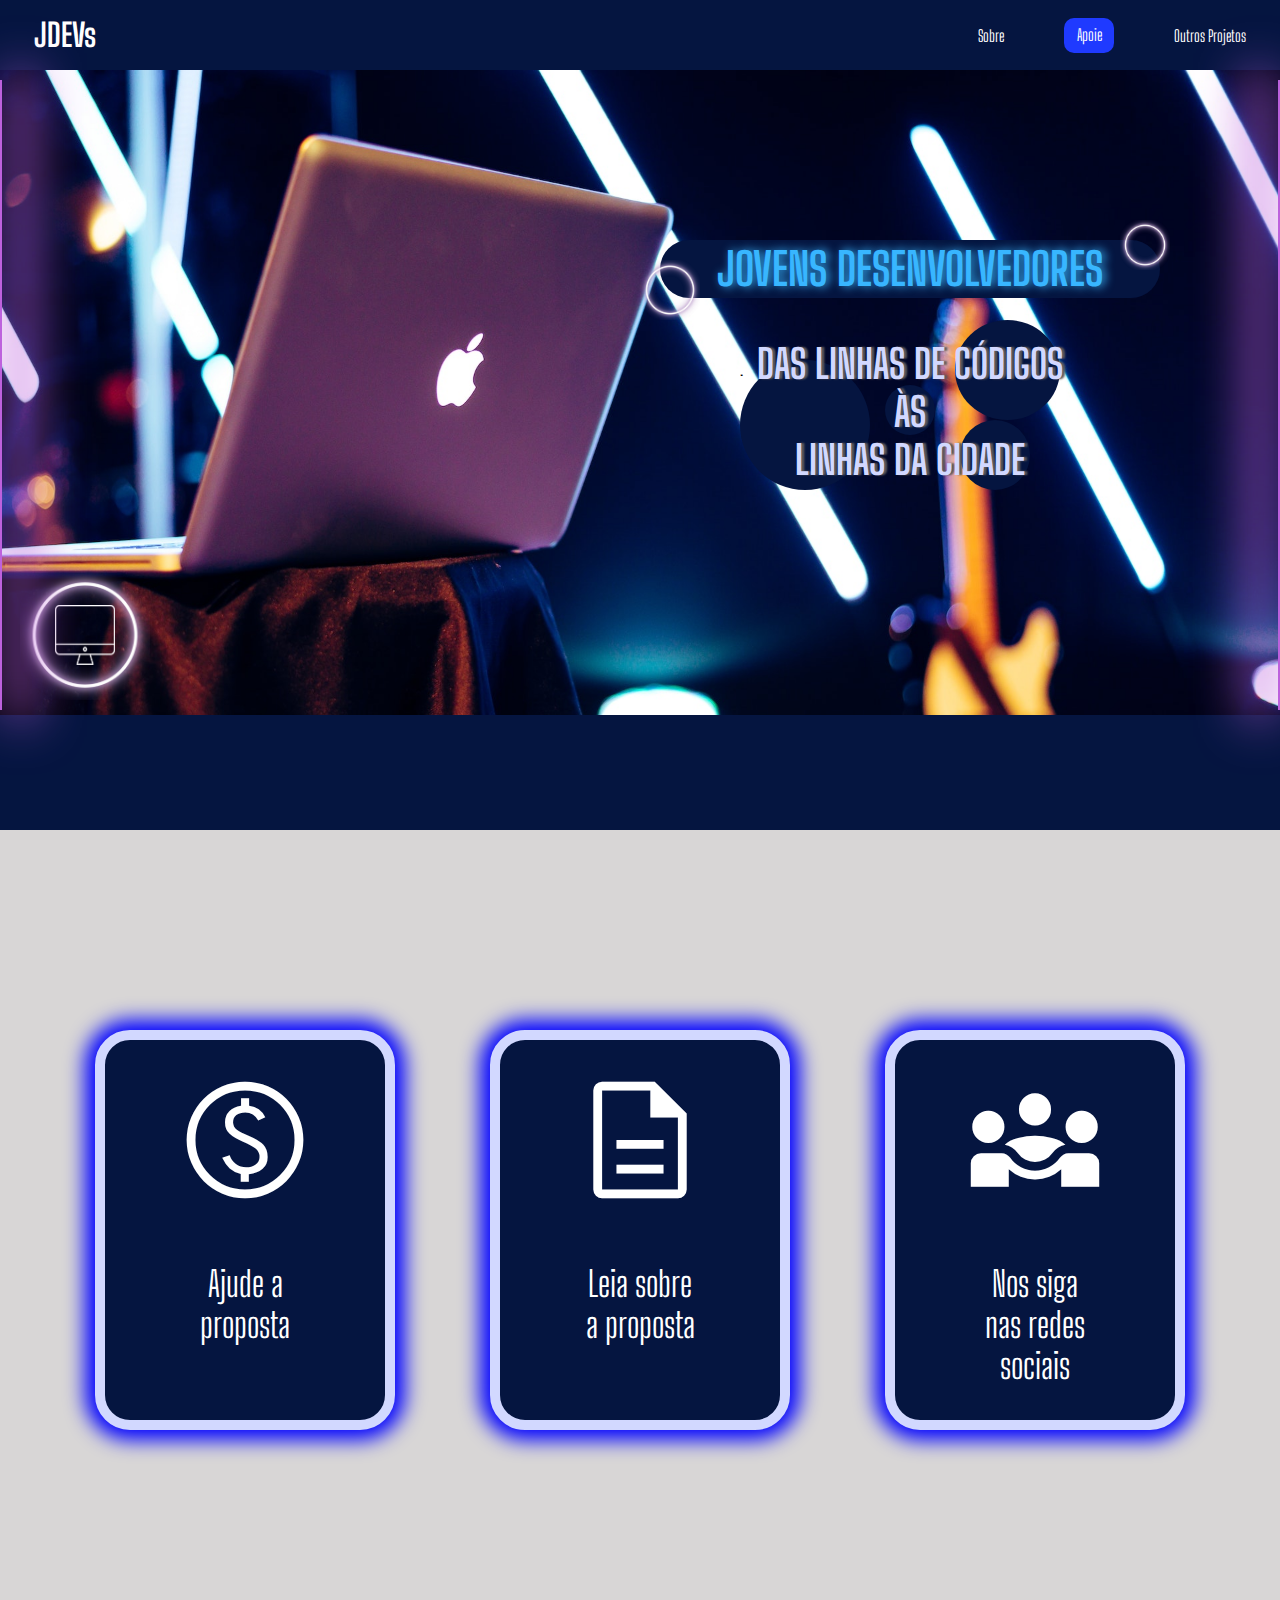
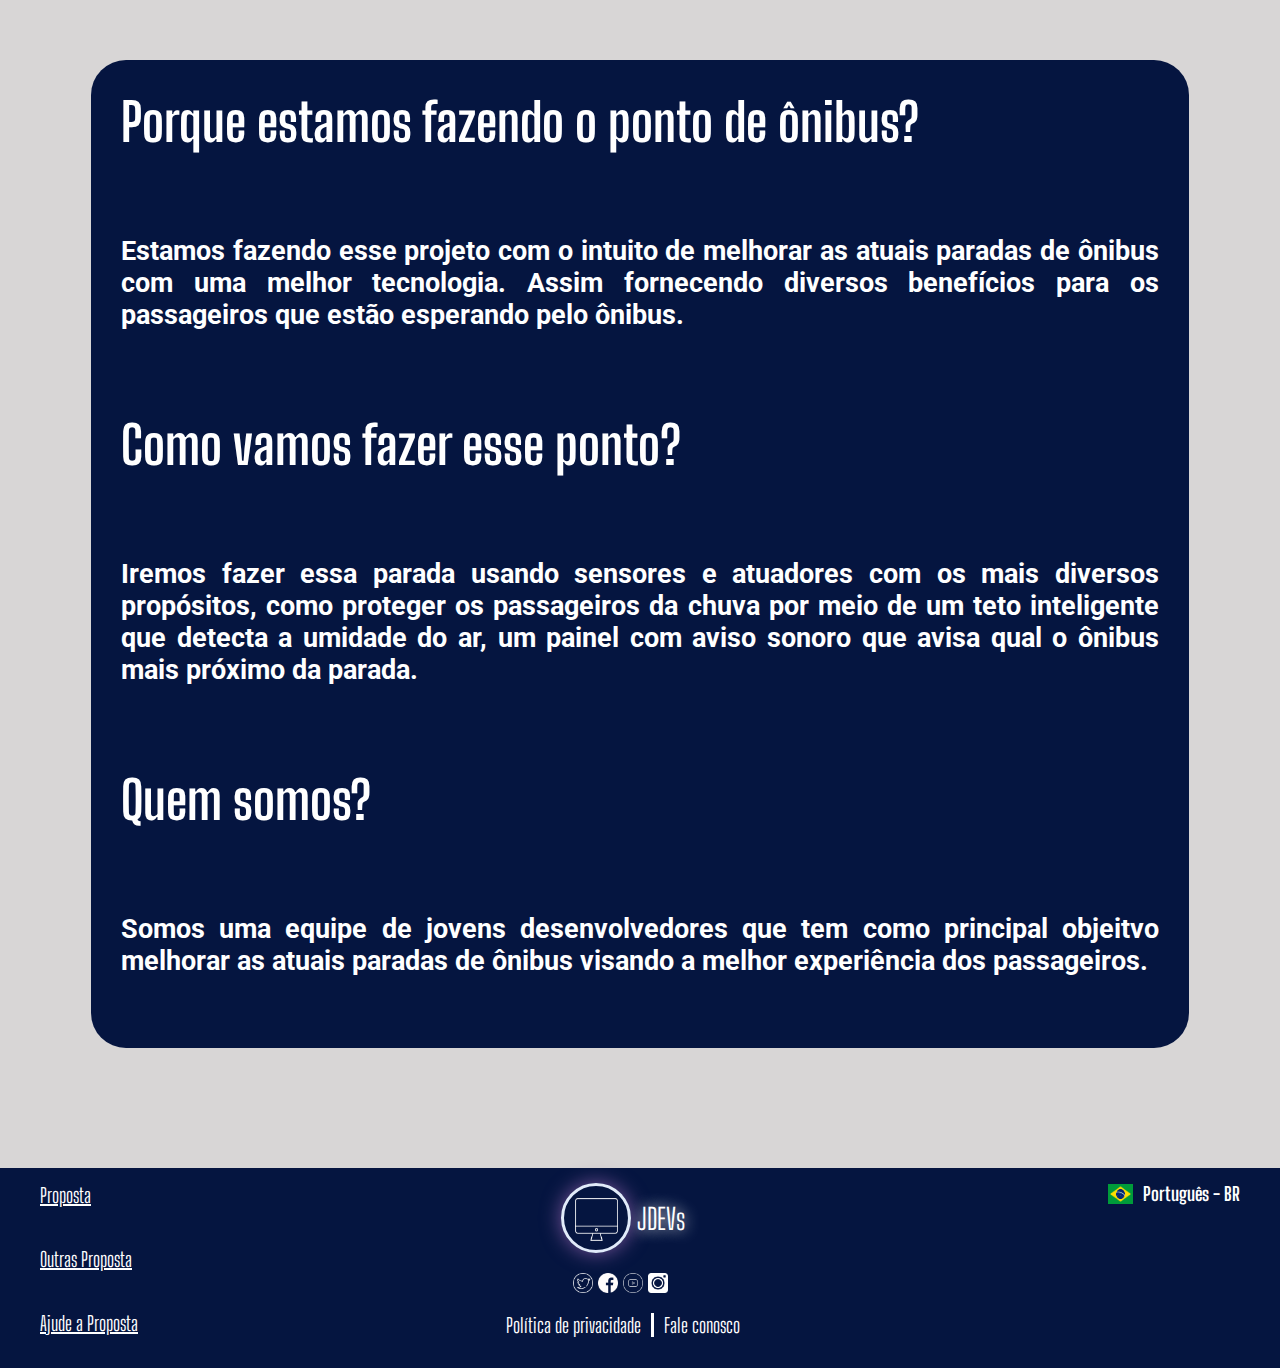
==== commit f12579eb: "Merge branch 'PESQ' of https://github.com/JDEVs-ofc/JDEVs into PESQ" ====
--- a/index.html
+++ b/index.html
@@ -56,7 +56,7 @@
                             <li><a href="index.html">Home</a></li>
                             <li><a href="pags/sobre.html">Sobre</a></li>
                             <li id="apoie"><a href="ajude.html">Apoie</a></li>
-                            <li><a href="pags/redes.html">Redes Sociais</a></li>
+                            <li><a href="pags/redes.html">Outros Projetos</a></li>
                         </ul>
                     </nav>
                 </div>
@@ -74,7 +74,7 @@
                         <a href="pags/ajude.html" class="nav-link">Apoie</a>
                     </li>
                     <li class="nav-item">
-                        <a href="pags/redes.html" class="nav-link">Redes Sociais</a>
+                        <a href="pags/redes.html" class="nav-link">Outros Projetos</a>
                     </li>
                 </ul>
             </menu>
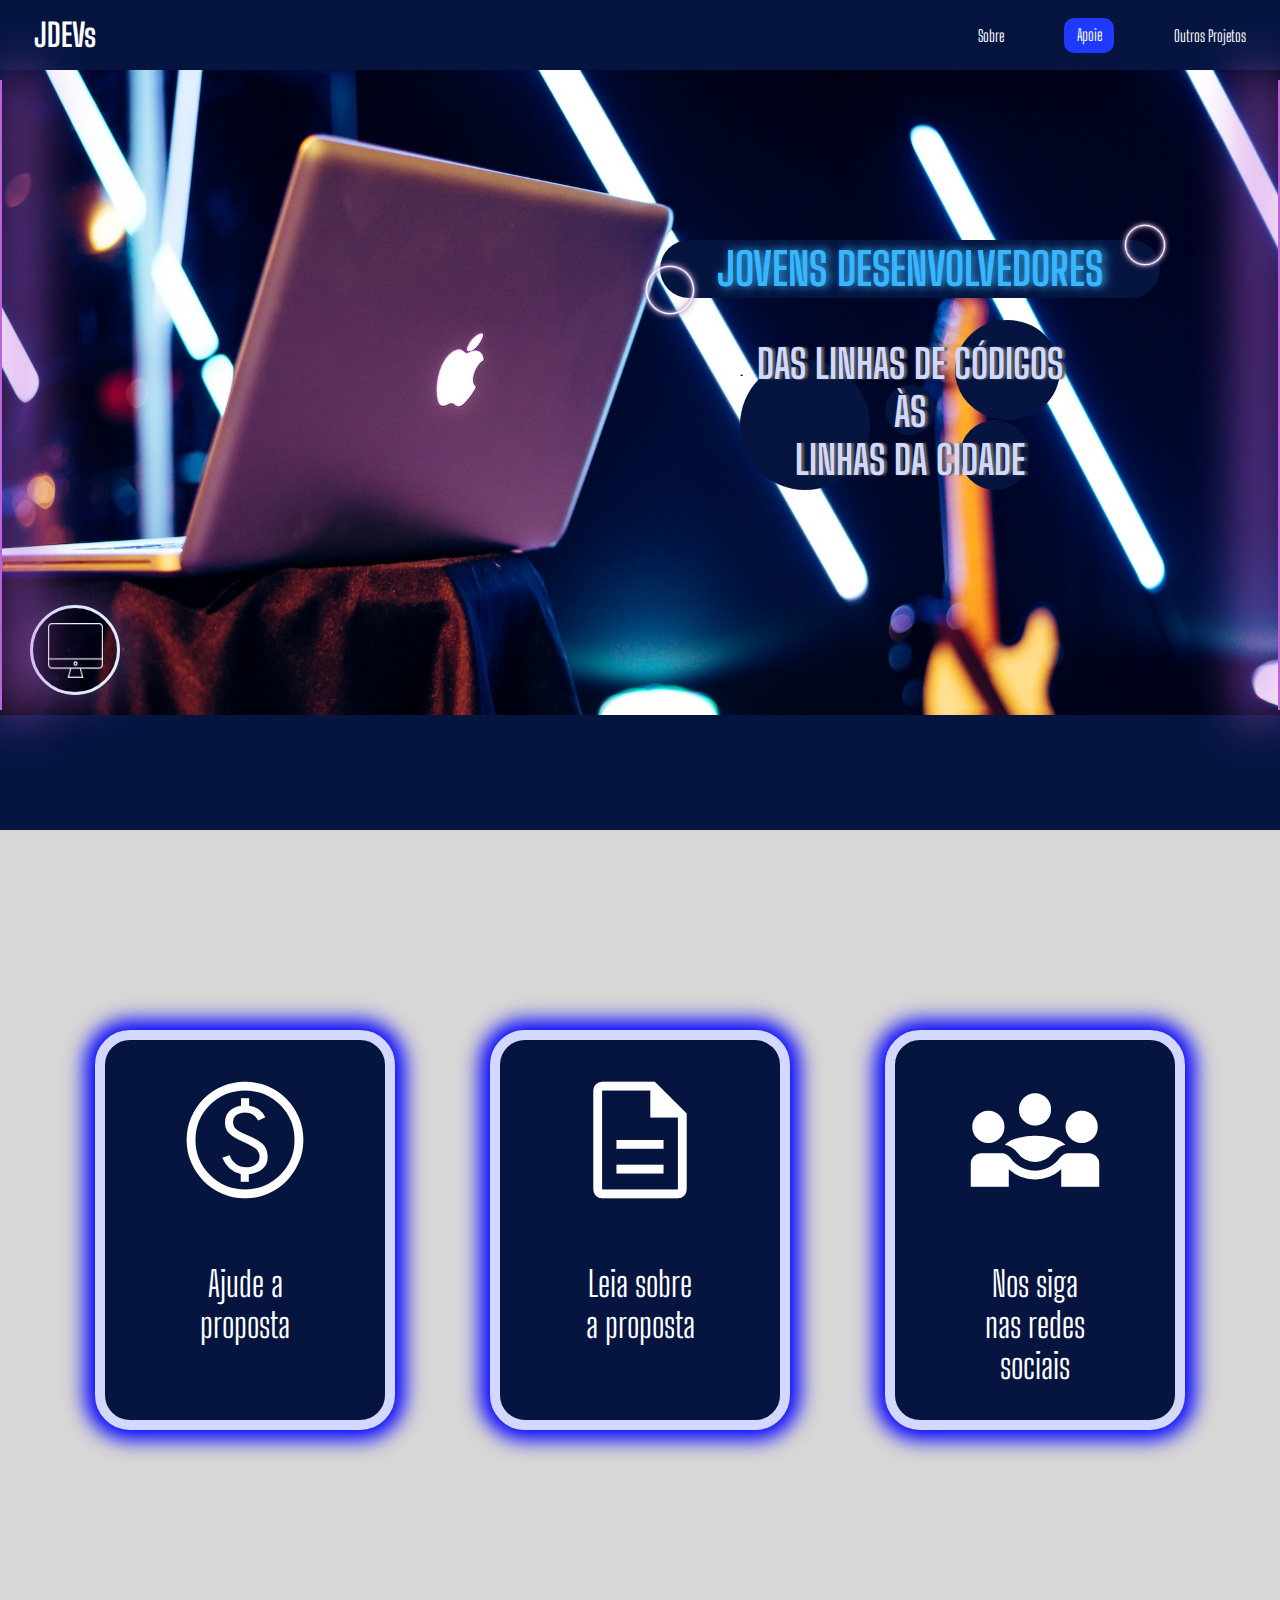
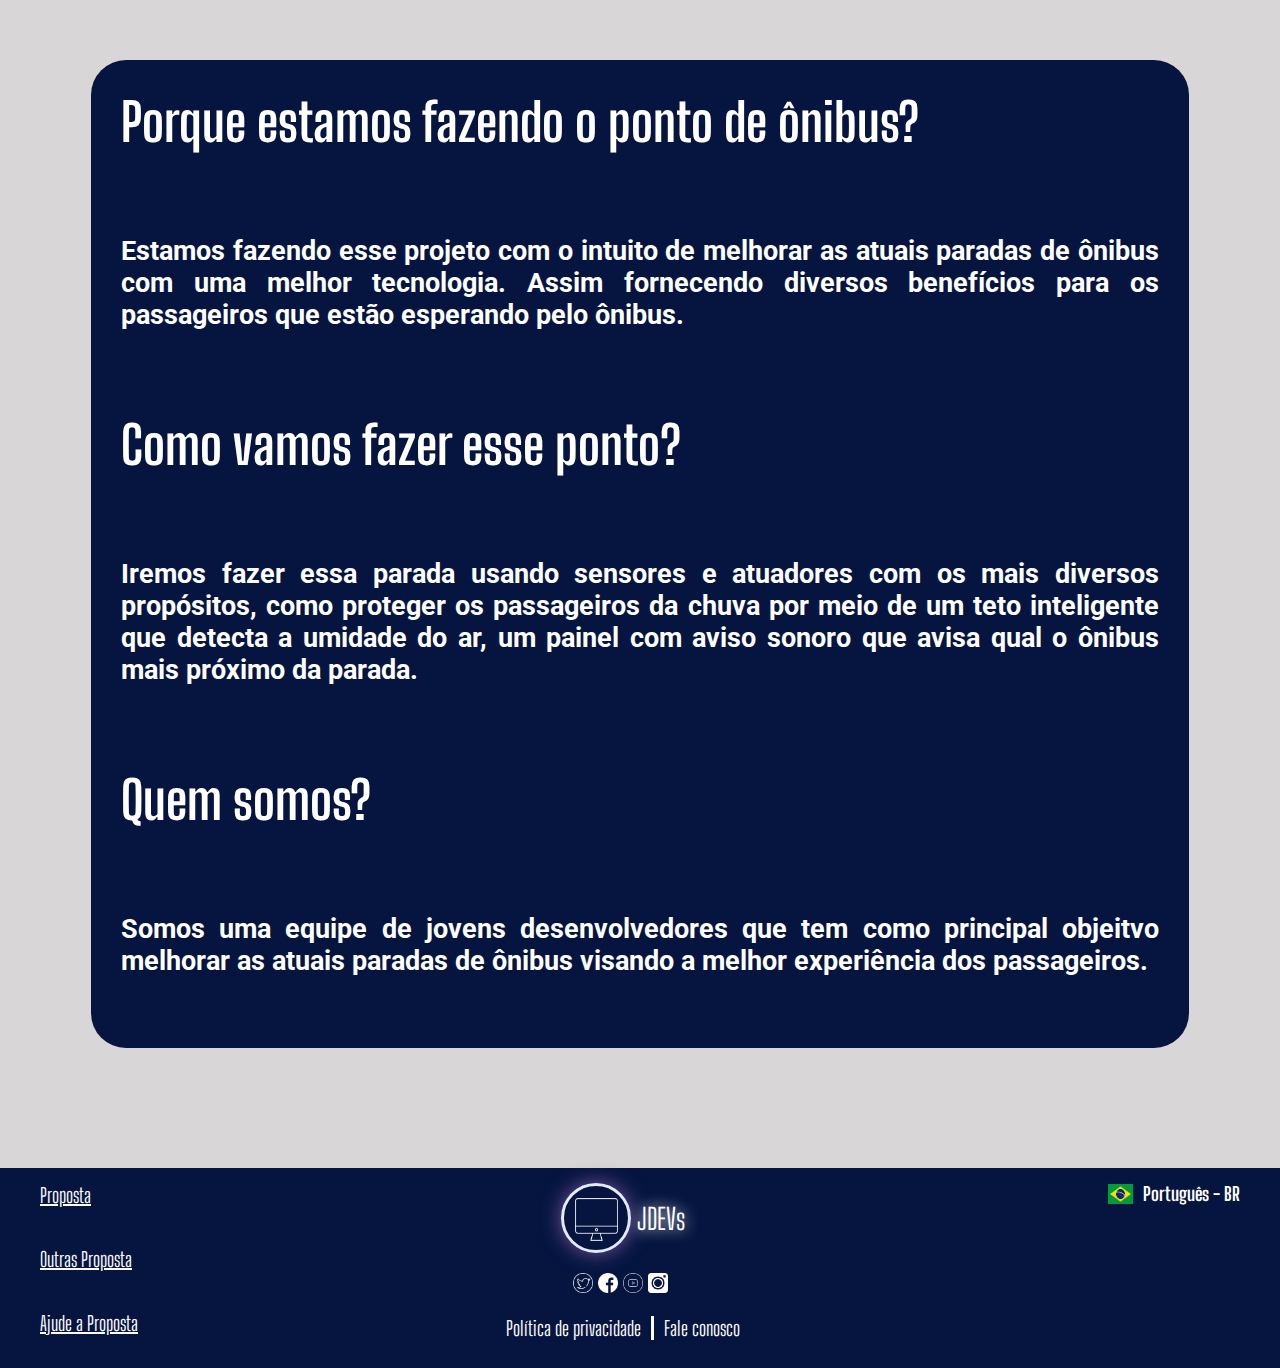
==== commit 8ea765c2: "Merge branch 'PESQ' of https://github.com/JDEVs-ofc/JDEVs into PESQ" ====
--- a/index.html
+++ b/index.html
@@ -94,8 +94,9 @@
                 <div class="bolinha-4"></div>
                 <img src="img/circulo.webp" alt="" class="circulo-titulo-1">
                 <img src="img/circulo.webp" alt="" class="circulo-titulo-2">
+                <div class="comp-home">
                 <img src="img/comp.webp" alt="" class="img-comp">
-                <img src="img/circulo.webp" alt="" class="img-circulo">
+                </div>
                 <div class="hr"></div>
                 <div class="hr" id="dir"></div>
             </div>
@@ -197,10 +198,10 @@
                     </div>
                 </div>
                 <div class="redes">
-                    <img src="./img/twitter (4).png" alt="">
-                    <img src="./img/facebook.png" alt="">
-                    <img src="./img/youtube (1).png" alt="">
-                    <img src="./img/in.png" alt="">
+                    <a href="https://twitter.com/JDEVs_ofc"><img src="./img/twitter (4).png" alt=""></a>
+                    <a href="#"><img src="./img/facebook.png" alt=""></a>
+                    <a href="https://www.youtube.com/channel/UCRiXmuf1jskUhrJCvGpDnfA"><img src="./img/youtube (1).png" alt=""></a>
+                    <a href="https://www.instagram.com/jdevs_ofc/"><img src="./img/in.png" alt=""></a>
                 </div>
                 <div class="termos">
                     <div>
--- a/styles/style.css
+++ b/styles/style.css
@@ -305,20 +305,24 @@
     box-shadow: -20px 0 50px 10px #BD61DD;
 }
 
-.img-circulo {
-    width: 130px;
-    height: 130px;
-    position: absolute;
-    top: 500px;
-    left: 20px;
+.comp-home{
+    width: 90px;
+    height: 90px;
+    border: 3px solid #E1EBFA;
+    border-radius: 50%;
+    box-shadow: 0px 0px 50px #613f81;
+    display: flex;
+    justify-content: center;
+    align-items: center;
+    position: absolute;
+    left: 30px;
+    bottom: 20px;
+
 }
 
 .img-comp {
-    position: absolute;
-    width: 60px;
-    height: 60px;
-    top: 535px;
-    left: 55px;
+    width: 55px;
+    height: 55px;
 }
 
 .titulo-1 {
@@ -928,11 +932,34 @@
             width: 35px;
             height: 35px;
         }
-    }
-
-    @media(max-width:768px) and (min-width:500px) {
-        .logos {
-            margin-top: -9%;
-        }
-    }
+}
+}
+@media(max-width:768px) and (min-width:500px){
+    .logos{
+        margin-top: -9%;
+    }
+
+}
+@media(max-width:1006px) and (min-width:801px){
+  .t{
+    font-size: 25px;
+  }
+   .blocos{
+    display: flex;
+    flex-direction: column;
+    justify-content: center;
+    align-items: center;
+    gap: 50px;
+    padding-top: 70px;
+    padding-bottom: 50px;
+    height: auto;
+  }
+  }
+@media(max-width:970px) and (min-width:768px){
+ .home{
+    height: auto;
+ }
+ .inicio{
+    height: 500px;
+ }
 }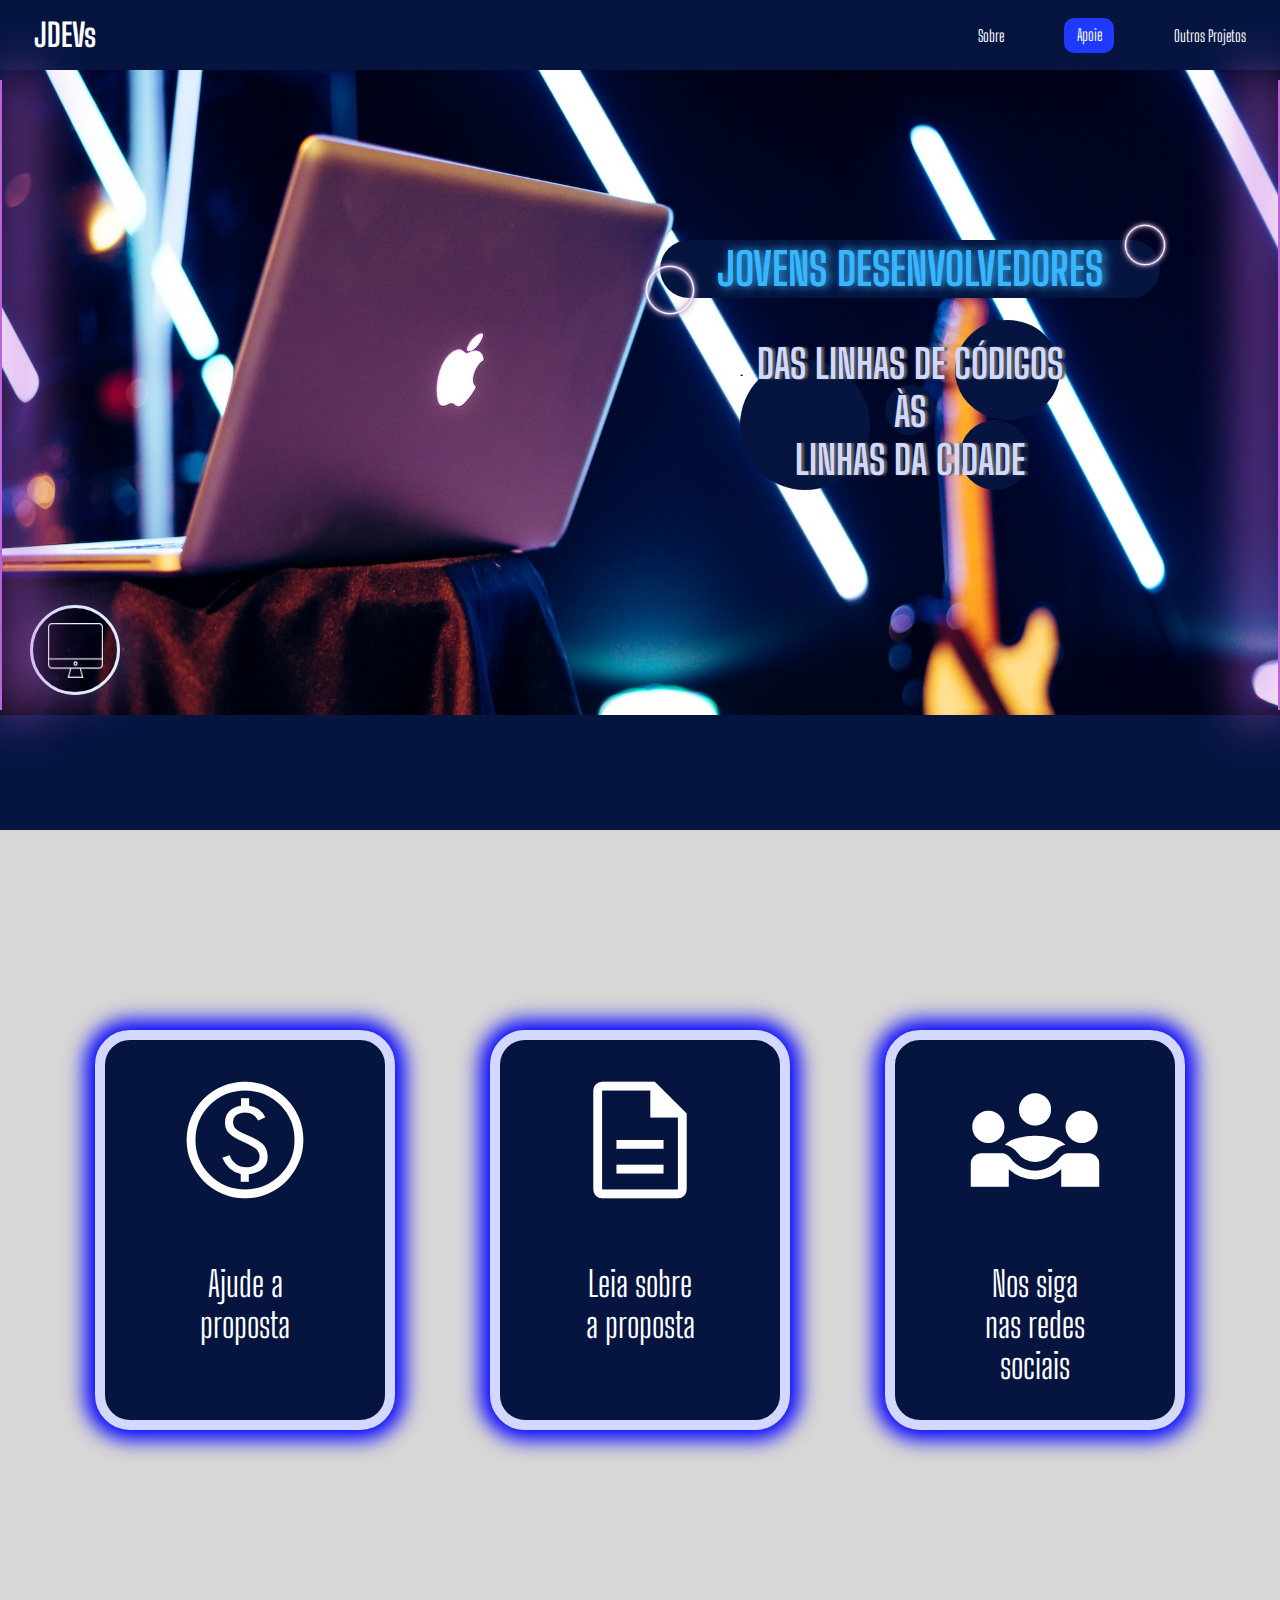
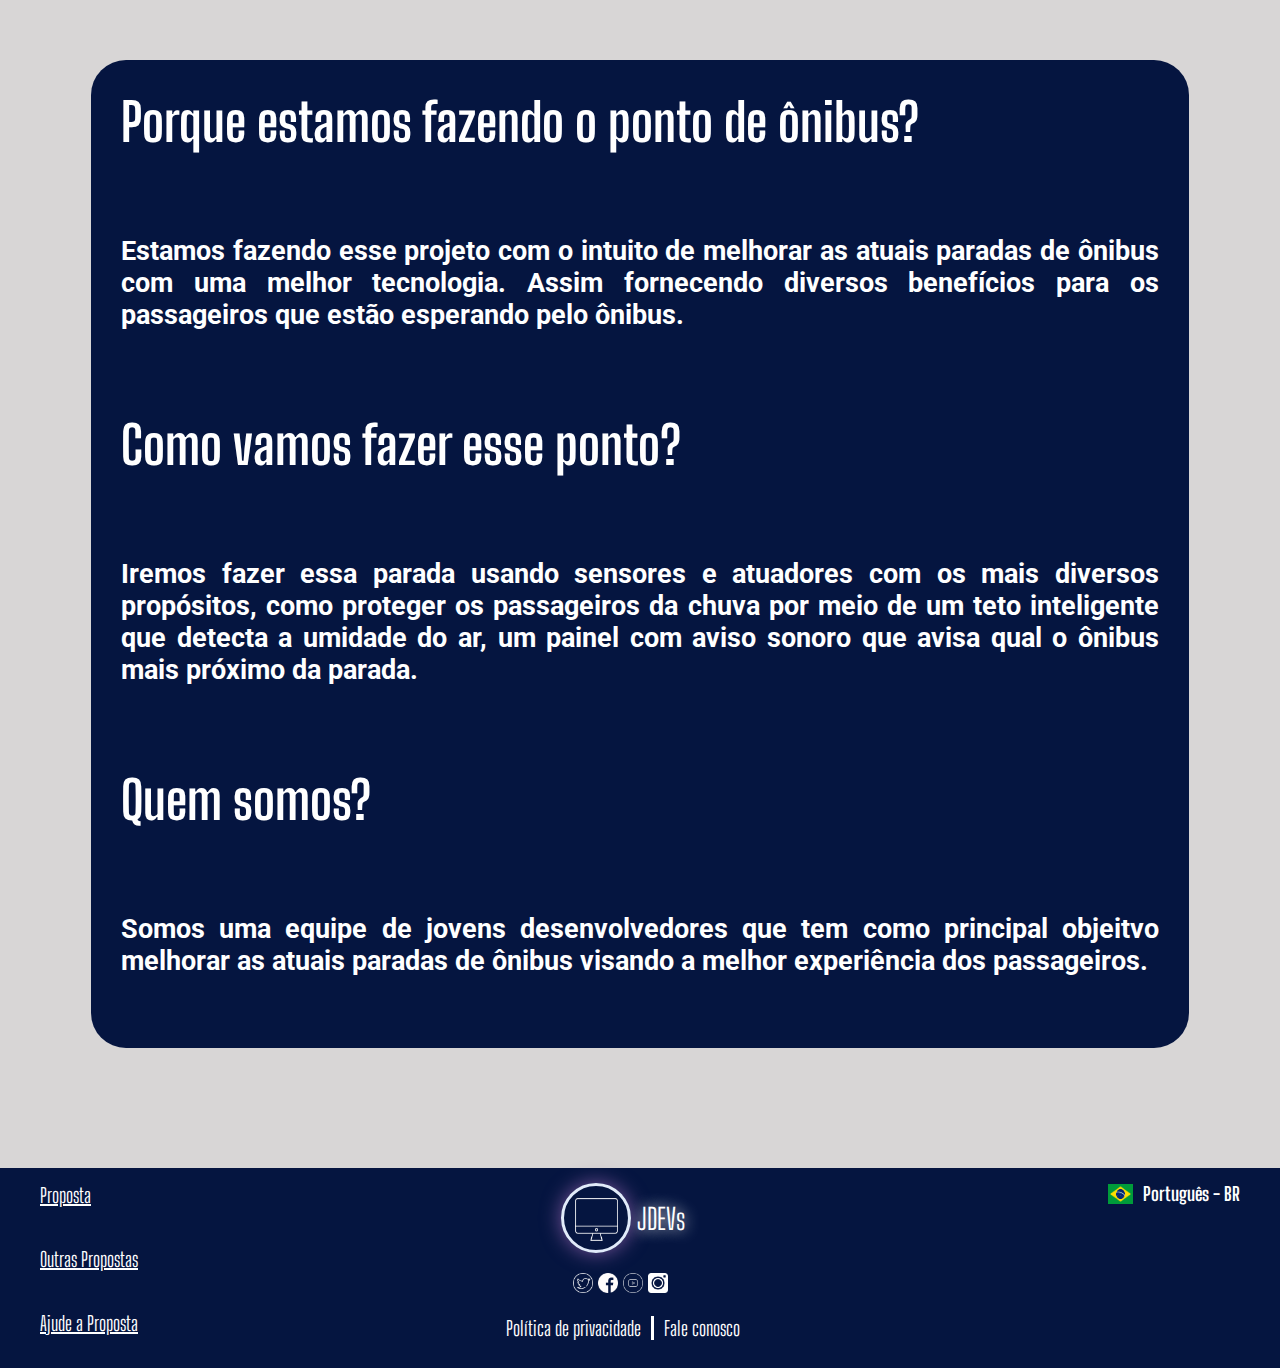
==== commit 0b8c217e: "bugs" ====
--- a/index.html
+++ b/index.html
@@ -55,7 +55,7 @@
                         <ul>
                             <li><a href="index.html">Home</a></li>
                             <li><a href="pags/sobre.html">Sobre</a></li>
-                            <li id="apoie"><a href="ajude.html">Apoie</a></li>
+                            <li id="apoie"><a href="pags/ajude.html">Apoie</a></li>
                             <li><a href="pags/redes.html">Outros Projetos</a></li>
                         </ul>
                     </nav>
@@ -185,7 +185,7 @@
         <div class="roda">
             <div class="roda-1">
                 <div class="pag-1"><a href="pags/sobre.html">Proposta</a></div>
-                <div class="pag-2"><a href="pags/redes.html">Outras Proposta</a></div>
+                <div class="pag-2"><a href="pags/redes.html">Outras Propostas</a></div>
                 <div class="pag-3"><a href="pags/ajude.html">Ajude a Proposta</a></div>
             </div>
             <div class="roda-2">
@@ -194,7 +194,7 @@
                         <img src="img/comp.webp" alt="" class="comp">
                     </div>
                     <div class="logos-2">
-                        <p>JDEVs</p>
+                        <a href="index.html" class="jdev">JDEVs</a>
                     </div>
                 </div>
                 <div class="redes">
@@ -208,7 +208,7 @@
                         <p class="Politica-privacidade">Política de privacidade</p>
                     </div>
                     <div>
-                        <P> Fale conosco </P>
+                        <P class="fale"> Fale conosco </P>
                     </div>
                 </div>
 
@@ -221,6 +221,7 @@
             </div>
         </div>
     </footer>
+    
     <!-- javascript -->
     <script src="scripts/script.js"></script>
 </body>
--- a/styles/style.css
+++ b/styles/style.css
@@ -3,6 +3,11 @@
     padding: 0;
     box-sizing: border-box;
     font-family: 'Big Shoulders Display';
+}
+
+body {
+    font-family: 'Roboto', sans-serif;
+    background-color: #6C7A86;
 }
 
 /* cabeçalho */
@@ -109,11 +114,6 @@
 
 /* fim da animacao do apoie */
 
-body {
-    font-family: 'Roboto', sans-serif;
-    background-color: #6C7A86;
-}
-
 #menu {
     z-index: 2;
 }
@@ -216,36 +216,6 @@
     display: none;
 }
 
-@media only screen and (max-width:768px) {
-    .sandubinha {
-        display: block;
-    }
-
-    #menu-bar {
-        display: block;
-    }
-
-    .logo {
-        display: flex;
-        justify-content: center;
-        align-items: center;
-    }
-
-    .navbar {
-        display: flex;
-        justify-content: center;
-        align-items: center;
-    }
-
-    .change-bg {
-        display: block;
-    }
-
-    .nav ul {
-        display: block;
-    }
-}
-
 #burguer {
     color: white;
     display: none;
@@ -305,7 +275,7 @@
     box-shadow: -20px 0 50px 10px #BD61DD;
 }
 
-.comp-home{
+.comp-home {
     width: 90px;
     height: 90px;
     border: 3px solid #E1EBFA;
@@ -317,7 +287,6 @@
     position: absolute;
     left: 30px;
     bottom: 20px;
-
 }
 
 .img-comp {
@@ -446,6 +415,7 @@
     align-items: center;
     padding: 30px;
     box-shadow: 0px 0px 20px 10px blue;
+    cursor: pointer;
 }
 
 .t {
@@ -488,7 +458,6 @@
     font-family: Roboto;
     text-align: justify;
 }
-
 
 /*rodape*/
 footer {
@@ -543,6 +512,12 @@
     text-shadow: 0px 0px 15px #fff;
 }
 
+.jdev {
+    text-decoration: none;
+    color: white;
+    cursor: pointer;
+}
+
 .redes {
     display: flex;
     justify-content: center;
@@ -570,6 +545,11 @@
 .Politica-privacidade {
     border-right: 3px solid #fff;
     padding-right: 10px;
+    cursor: pointer;
+}
+
+.fale {
+    cursor: pointer;
 }
 
 .idioma {
@@ -589,30 +569,65 @@
 }
 
 /*fim do rodape*/
-@media(max-width:800px) {
+
+/* responsividade */
+
+@media(max-width:1006px) and (min-width:801px) {
+    .t {
+        font-size: 25px;
+    }
+
     .blocos {
+        display: flex;
+        flex-direction: column;
+        justify-content: center;
+        align-items: center;
+        gap: 50px;
+        padding-top: 60px;
+        padding-bottom: 50px;
+        height: auto;
+    }
+}
+
+@media(max-width:970px) and (min-width:768px) {
+    .home {
+        height: auto;
+    }
+
+    .inicio {
+        height: 500px;
+    }
+}
+
+@media only screen and (max-width:768px) {
+    .sandubinha {
         display: block;
-        background-color: #d8d6d6;
-        height: 1700px;
-    }
-
-    .qua {
-        background-color: #051540;
-        margin-bottom: 60px;
-        width: 300px;
-        height: 400px;
-        border: solid #d2d8ff 10px;
-        border-radius: 35px;
-        display: flex;
-        flex-direction: column;
-        margin-left: auto;
-        margin-right: auto;
+    }
+
+    #menu-bar {
+        display: block;
+    }
+
+    .logo {
+        display: flex;
+        justify-content: center;
         align-items: center;
-        box-shadow: 0px 0px 20px 10px blue;
-    }
-}
-
-@media(max-width:768px) {
+    }
+
+    .navbar {
+        display: flex;
+        justify-content: center;
+        align-items: center;
+    }
+
+    .change-bg {
+        display: block;
+    }
+
+    .nav ul {
+        display: block;
+    }
+
     footer {
         height: 300px;
         padding: 30px 20px 10px 20px;
@@ -630,7 +645,6 @@
         flex-direction: row;
         justify-content: center;
         align-items: end;
-
     }
 
     .roda-1 a {
@@ -657,7 +671,6 @@
         justify-content: end;
         font-size: 15px;
     }
-
 
     .redes img {
         width: 25px;
@@ -719,7 +732,6 @@
         width: 50px;
         height: 50px;
         top: auto;
-
     }
 
     .img-comp {
@@ -728,17 +740,12 @@
         height: 50px;
         top: auto;
         right: 0;
-
     }
 
     .txt {
         font-size: 22px;
-
-    }
-
-}
-
-@media only screen and (max-width:768px) {
+    }
+
     header {
         position: sticky;
         top: 0;
@@ -837,7 +844,7 @@
     }
 
     .fundo-cell {
-        background-image: url("../img/download-_1_.jpg");
+        background-image: url("../img/download-_1_\(1\).jpg");
         background-size: 100%;
         min-height: 600px;
         background-repeat: no-repeat;
@@ -890,76 +897,90 @@
         bottom: 0;
         margin-bottom: 20px;
     }
-
-    @media (min-width:320px) {
-        .titulo1-cell {
-            font-size: 35px;
-            position: absolute;
-            top: 100px;
-        }
-
-        .titulo2-cell {
-            font-size: 30px;
-            position: absolute;
-            top: 160px;
-        }
-        .fundo-cell{
-            height: 700px;
-        }
-    }
-
-    @media (min-width:412px) {
-        .titulo1-cell {
-            font-size: 45px;
-            position: absolute;
-            top: 100px;
-            width: auto;
-        }
-
-        .titulo2-cell {
-            font-size: 35px;
-            position: absolute;
-            top: 180px;
-        }
-        .fundo-cell{
-            min-height: 800px;
-        }
-        .circle{
-            width: 70px;
-            height: 70px;
-        }
-        .img-comp-cell{
-            width: 35px;
-            height: 35px;
-        }
-}
-}
-@media(max-width:768px) and (min-width:500px){
-    .logos{
+}
+
+@media(max-width:768px) and (min-width:500px) {
+    .logos {
         margin-top: -9%;
     }
-
-}
-@media(max-width:1006px) and (min-width:801px){
-  .t{
-    font-size: 25px;
-  }
-   .blocos{
-    display: flex;
-    flex-direction: column;
-    justify-content: center;
-    align-items: center;
-    gap: 50px;
-    padding-top: 70px;
-    padding-bottom: 50px;
-    height: auto;
-  }
-  }
-@media(max-width:970px) and (min-width:768px){
- .home{
-    height: auto;
- }
- .inicio{
-    height: 500px;
- }
+}
+
+@media(max-width:800px) {
+    .blocos {
+        display: block;
+        background-color: #d8d6d6;
+        height: 1600px;
+        padding-top: 140px;
+    }
+
+    .qua {
+        background-color: #051540;
+        margin-bottom: 60px;
+        width: 300px;
+        height: 400px;
+        border: solid #d2d8ff 10px;
+        border-radius: 35px;
+        display: flex;
+        flex-direction: column;
+        margin-left: auto;
+        margin-right: auto;
+        align-items: center;
+        box-shadow: 0px 0px 20px 10px blue;
+    }
+}
+
+@media (min-width:412px) {
+    .titulo1-cell {
+        font-size: 45px;
+        position: absolute;
+        top: 100px;
+        width: auto;
+    }
+
+    .titulo2-cell {
+        font-size: 35px;
+        position: absolute;
+        top: 180px;
+    }
+
+    .fundo-cell {
+        min-height: 800px;
+        background-image: url('../img/download-_1_.jpg');
+    }
+
+    .circle {
+        width: 70px;
+        height: 70px;
+    }
+
+    .img-comp-cell {
+        width: 35px;
+        height: 35px;
+    }
+}
+
+@media (min-width:375px) {
+    .fundo-cell {
+        height: 700px;
+        background-image: url('../img/download-_1_.jpg');
+    }
+}
+
+@media (min-width:320px) {
+    .titulo1-cell {
+        font-size: 35px;
+        position: absolute;
+        top: 100px;
+    }
+
+    .titulo2-cell {
+        font-size: 30px;
+        position: absolute;
+        top: 160px;
+    }
+
+    .fundo-cell {
+        height: 610px;
+        background-image: url('../img/download-_1_.jpg');
+    }
 }